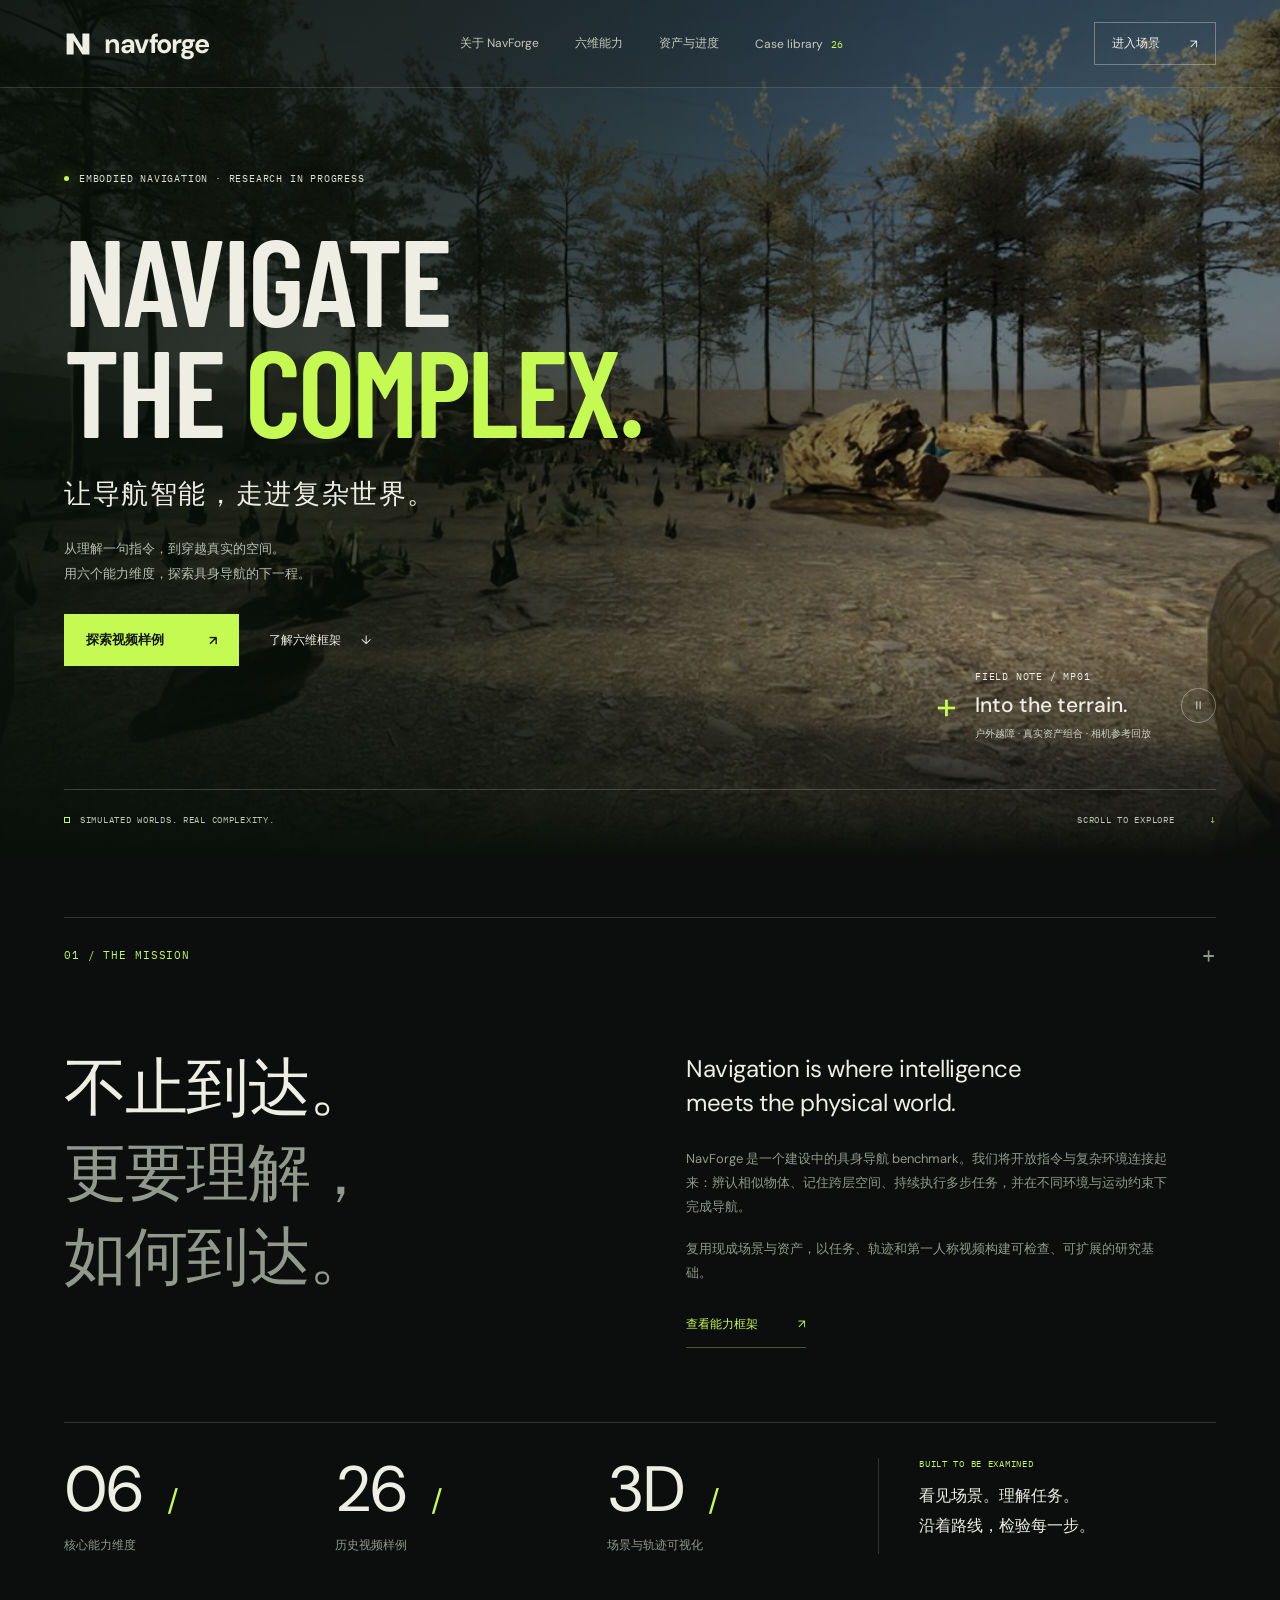
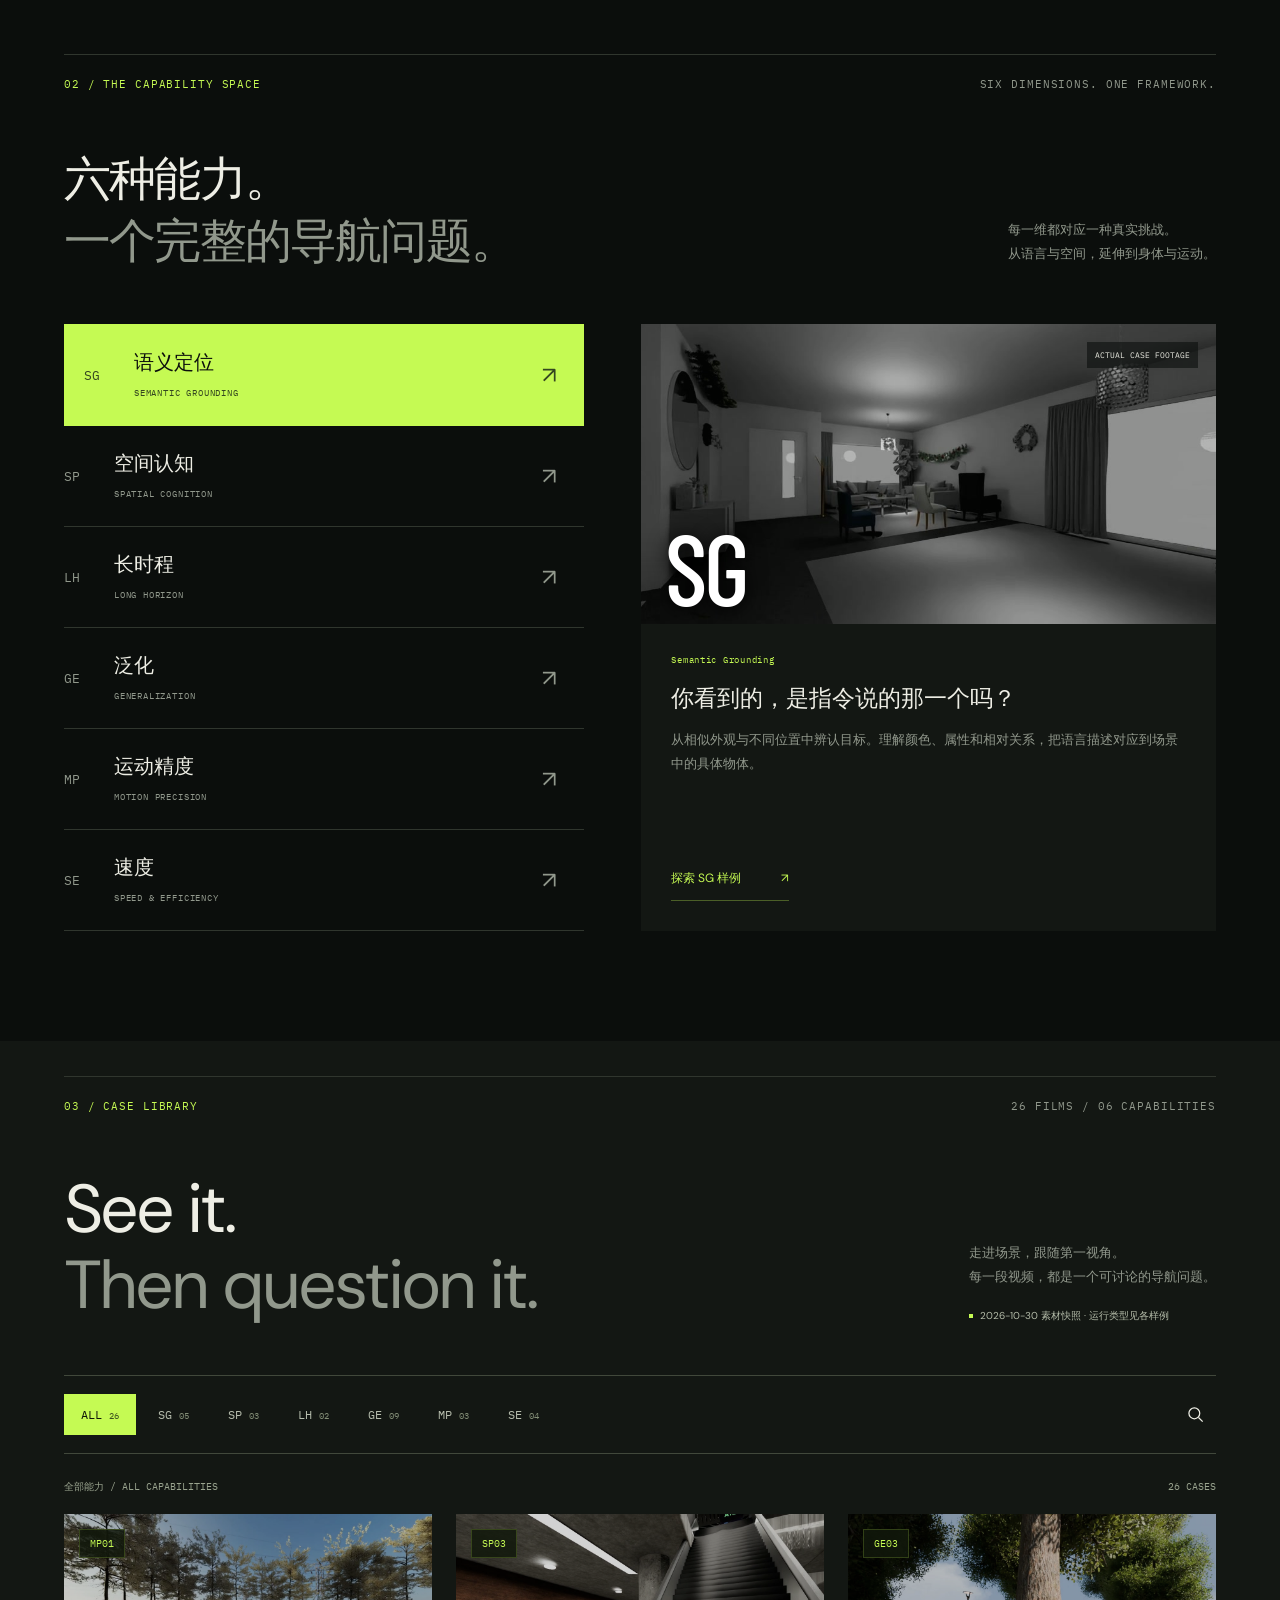
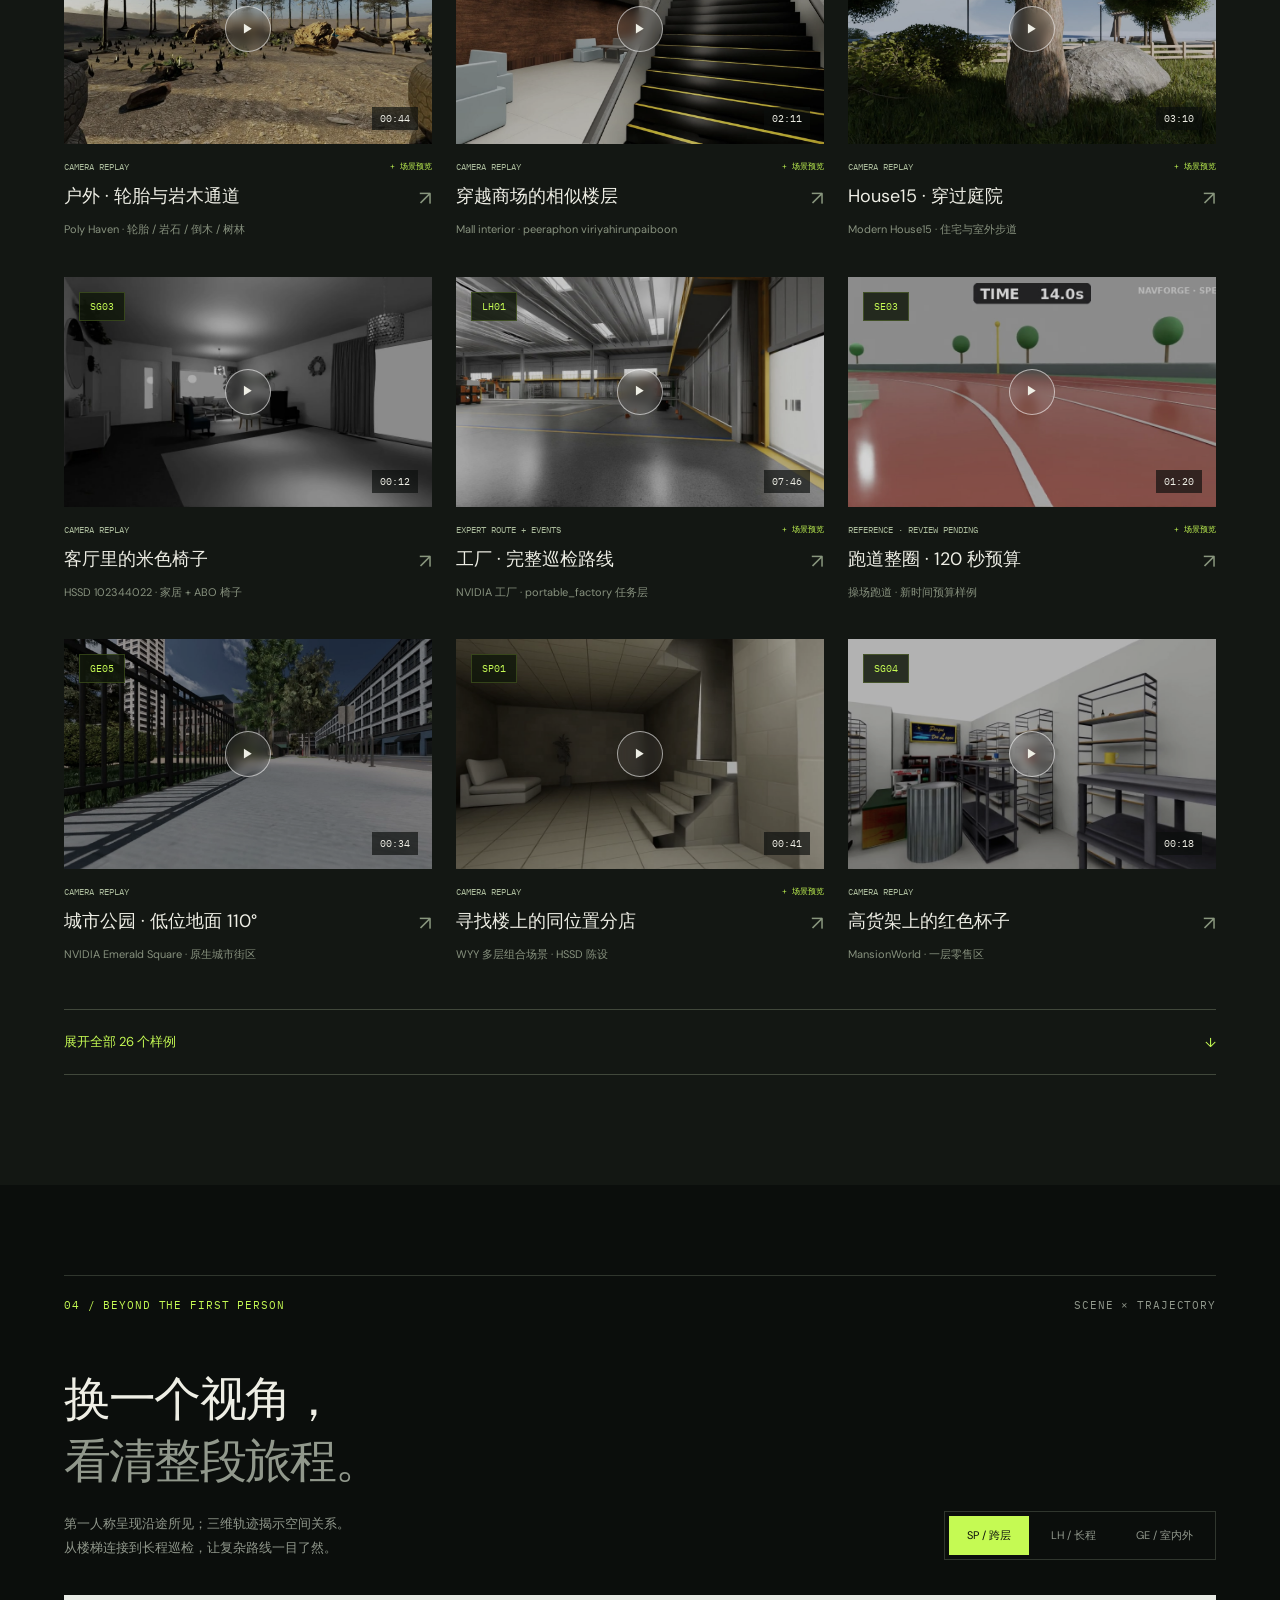
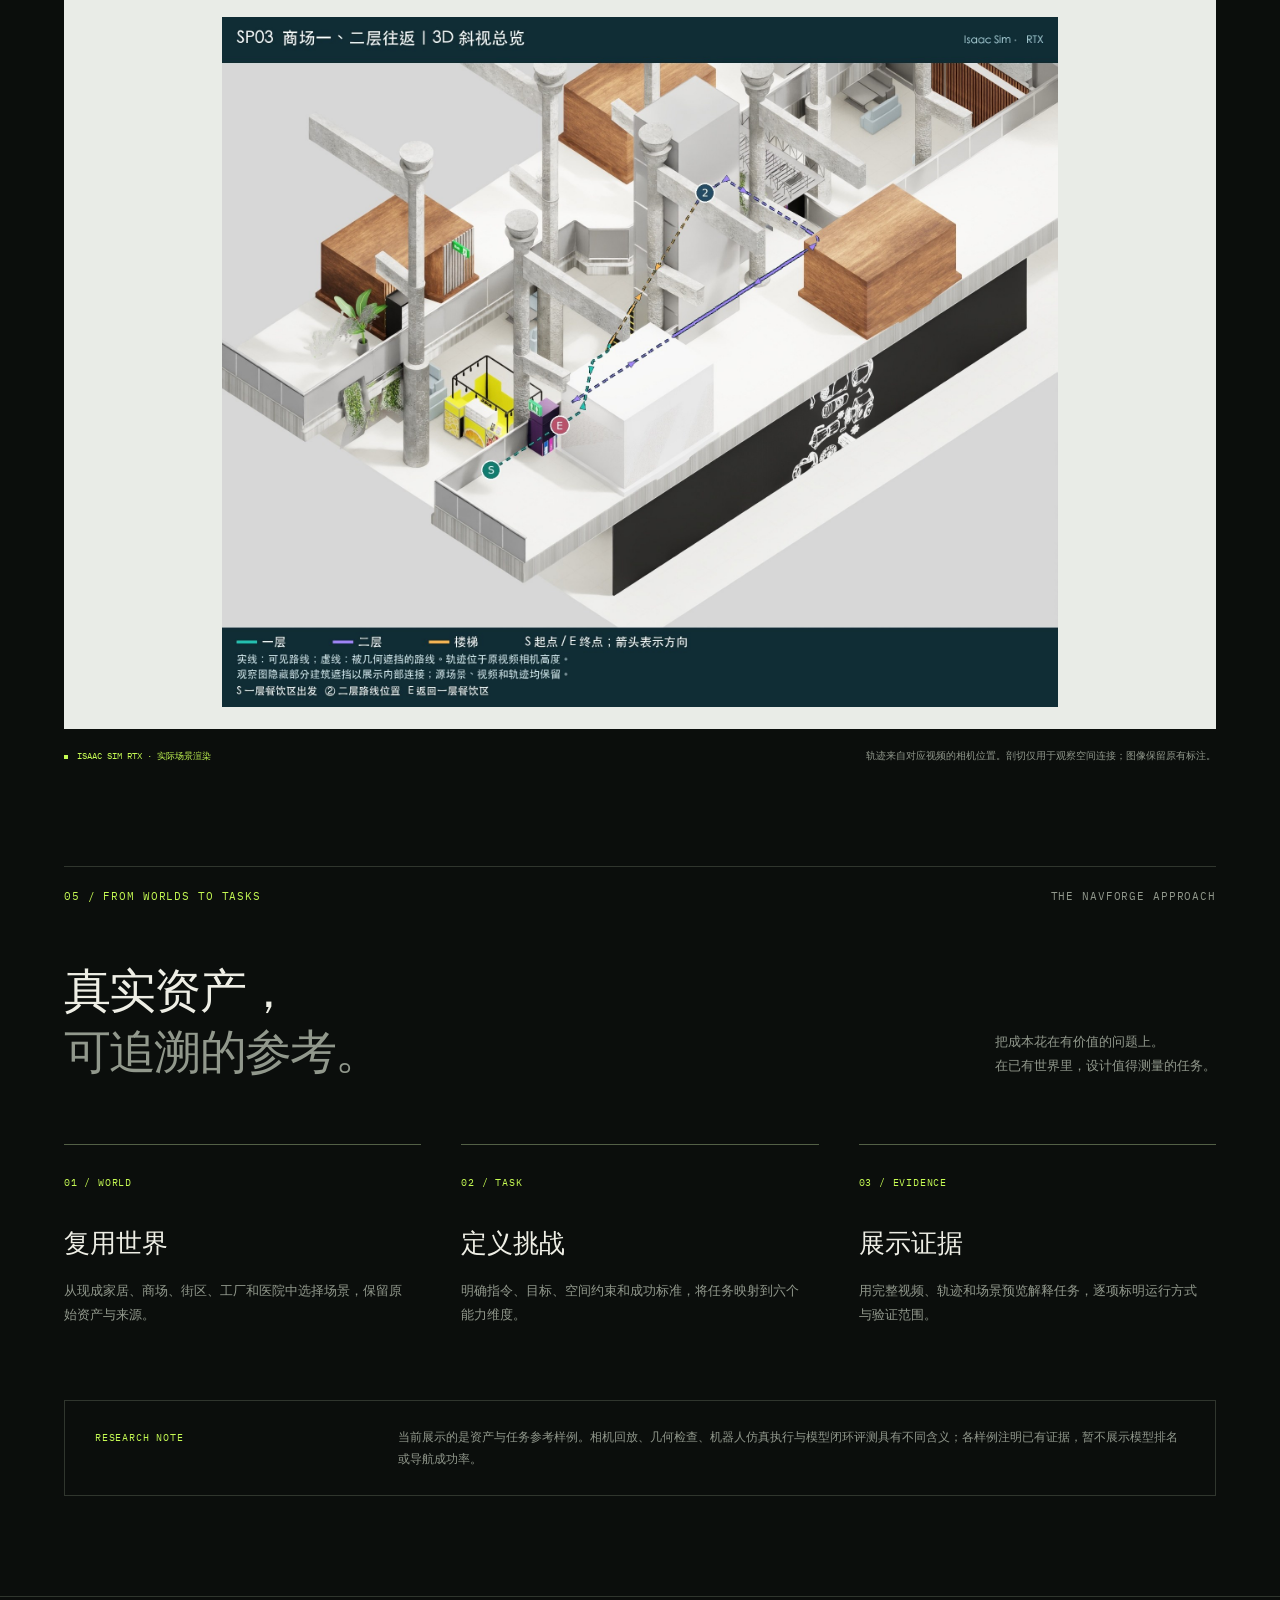
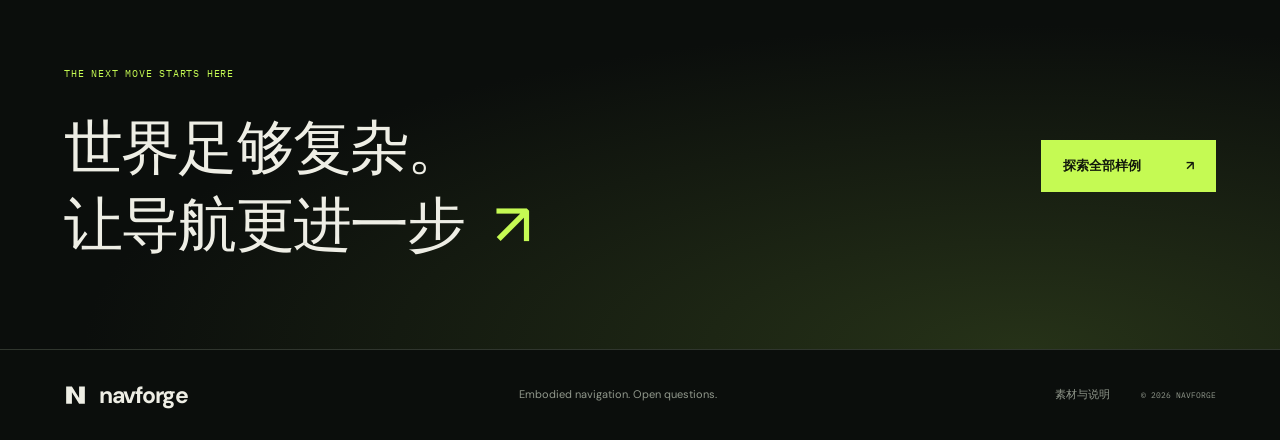
==== public/index.html @ 1077e36b "Publish NavForge showcase with asset provenance and JiangXing mirror" ====
<!doctype html>
<html lang="zh-CN">
<head>
  <meta charset="UTF-8"><meta name="viewport" content="width=device-width, initial-scale=1.0">
  <meta name="theme-color" content="#0b0e0c">
  <title>NavForge — Navigate the complex.</title>
  <meta name="description" content="NavForge 具身导航 benchmark。探索语义定位、空间认知、长时程、泛化、运动精度与速度六大能力的真实场景与视频样例。">
  <meta property="og:title" content="NavForge — Navigate the complex."><meta property="og:description" content="六个能力维度，一场走进复杂世界的导航探索。"><meta property="og:type" content="website"><meta property="og:url" content="https://zhiminwangss.github.io/navforge-website">
  <meta property="og:image" content="https://zhiminwangss.github.io/navforge-website/assets/poster/MP01.jpg">
  <link rel="icon" type="image/svg+xml" href="assets/mark.svg">
  <link rel="stylesheet" href="style.css">
  <script src="data.js" defer></script><script src="app.js" defer></script>
</head>
<body>
<a class="skip" href="#cases">跳到视频样例</a>
<header class="site-header">
  <a class="wordmark" href="#" aria-label="NavForge 首页"><svg viewBox="0 0 32 32" aria-hidden="true"><path d="M3 28V4h8l10 16V4h8v24h-8L11 12v16Z" fill="currentColor"/></svg><span>navforge</span></a>
  <nav aria-label="主导航"><a href="#vision">关于 NavForge</a><a href="#capabilities">六维能力</a><a href="#updates">资产与进度</a><a href="#cases">Case library <span class="nav-count">26</span></a></nav>
  <a class="nav-cta" href="#cases">进入场景 <span aria-hidden="true">↗</span></a>
  <button class="mobile-menu" aria-label="打开导航" aria-expanded="false">☰</button>
</header>
<main>
<section class="hero" aria-labelledby="hero-title">
  <div class="hero-media"><video id="hero-video" muted playsinline loop preload="none" poster="assets/poster/MP01.jpg" aria-label="户外轮胎与岩木通道的相机回放片段"><source src="assets/hero.mp4" type="video/mp4"></video></div>
  <div class="hero-shade"></div>
  <div class="hero-content">
    <div class="eyebrow"><i class="signal"></i> EMBODIED NAVIGATION · RESEARCH IN PROGRESS</div>
    <h1 id="hero-title">NAVIGATE<br>THE <em>COMPLEX.</em></h1>
    <p class="hero-cn">让导航智能，走进复杂世界。</p>
    <p class="hero-description">从理解一句指令，到穿越真实的空间。<br>用六个能力维度，探索具身导航的下一程。</p>
    <div class="hero-actions"><a class="button primary" href="#cases">探索视频样例 <span>↗</span></a><a class="hero-secondary" href="#capabilities">了解六维框架 <span>↓</span></a></div>
  </div>
  <div class="hero-scene-label"><span class="crosshair">+</span><div><span class="mono small">FIELD NOTE / MP01</span><strong>Into the terrain.</strong><span>户外越障 · 真实资产组合 · 相机参考回放</span></div><button id="hero-toggle" aria-label="播放背景视频">▶</button></div>
  <div class="hero-bottom"><span><i></i> SIMULATED WORLDS. REAL COMPLEXITY.</span><a href="#vision">SCROLL TO EXPLORE <span>↓</span></a></div>
</section>
<section class="intro section-shell" id="vision">
  <div class="section-index"><span>01 / THE MISSION</span><span class="tiny-cross">+</span></div>
  <div class="intro-grid"><h2>不止到达。<br><span>更要理解，<br>如何到达。</span></h2><div class="intro-copy"><p class="lead">Navigation is where intelligence<br>meets the physical world.</p><p>NavForge 是一个建设中的具身导航 benchmark。我们将开放指令与复杂环境连接起来：辨认相似物体、记住跨层空间、持续执行多步任务，并在不同环境与运动约束下完成导航。</p><p>复用现成场景与资产，以任务、轨迹和第一人称视频构建可检查、可扩展的研究基础。</p><a class="text-link" href="#capabilities">查看能力框架 <span>↗</span></a></div></div>
  <div class="facts"><div><strong>06<span> /</span></strong><span>核心能力维度</span></div><div><strong id="total-cases">26<span> /</span></strong><span>历史视频样例</span></div><div><strong>3D<span> /</span></strong><span>场景与轨迹可视化</span></div><div class="facts-note"><span class="eyebrow">BUILT TO BE EXAMINED</span><p>看见场景。理解任务。<br>沿着路线，检验每一步。</p></div></div>
</section>
<section class="capabilities section-shell" id="capabilities">
  <div class="section-index"><span>02 / THE CAPABILITY SPACE</span><span>SIX DIMENSIONS. ONE FRAMEWORK.</span></div>
  <div class="section-heading"><h2>六种能力。<br><span>一个完整的导航问题。</span></h2><p>每一维都对应一种真实挑战。<br>从语言与空间，延伸到身体与运动。</p></div>
  <div class="cap-layout"><div class="cap-list" id="cap-list" role="tablist" aria-label="六个能力维度"></div><div class="cap-visual" id="cap-panel" role="tabpanel"><div class="cap-image-wrap"><img id="cap-image" src="assets/poster/SG03.jpg" alt="语义定位场景"><div class="cap-image-code" id="cap-image-code">SG</div><span class="cap-image-label">ACTUAL CASE FOOTAGE</span></div><div class="cap-detail"><div><span class="eyebrow" id="cap-en">SEMANTIC GROUNDING</span><h3 id="cap-question">你看到的，是指令说的那一个吗？</h3><p id="cap-desc"></p></div><button class="text-link" id="cap-explore">探索 SG 样例 <span>↗</span></button></div></div></div>
</section>
<!-- PROJECT_STATUS -->
<section class="case-section section-shell" id="cases">
  <div class="section-index"><span>03 / CASE LIBRARY</span><span id="library-count">26 FILMS / 06 CAPABILITIES</span></div>
  <div class="section-heading"><h2>See it.<br><span>Then question it.</span></h2><div><p>走进场景，跟随第一视角。<br>每一段视频，都是一个可讨论的导航问题。</p><span class="library-note"><i></i> 2026-10-30 素材快照 · 运行类型见各样例</span></div></div>
  <div class="library-toolbar"><div class="filter-list" id="filters" role="group" aria-label="按能力筛选"></div><button class="search-toggle" id="search-toggle" aria-expanded="false" aria-controls="case-search" aria-label="搜索样例"><svg viewBox="0 0 24 24"><circle cx="10" cy="10" r="6.5"/><path d="m15 15 5 5"/></svg></button></div>
  <div class="search-row" hidden id="search-row"><label for="case-search">搜索编号、场景或任务</label><input id="case-search" type="search" placeholder="例如：商场 / GE / 轮胎" autocomplete="off"><button id="search-clear">清除</button></div>
  <div class="results-heading"><span id="results-label" aria-live="polite">全部能力</span><span id="results-count">26 CASES</span></div>
  <div class="case-grid" id="case-grid"></div>
  <div class="empty-state" id="empty-state" hidden><span>NO MATCHING CASES</span><h3>还没有匹配的样例</h3><p>试试任务编号，或选择另一个能力维度。</p><button class="button outline" id="reset-search">重置筛选 ↗</button></div>
  <button class="load-more" id="load-more">展开全部 26 个样例 <span>↓</span></button>
</section>
<section class="route-section section-shell" id="routes">
  <div class="section-index"><span>04 / BEYOND THE FIRST PERSON</span><span>SCENE × TRAJECTORY</span></div>
  <div class="route-heading"><div><h2>换一个视角，<br><span>看清整段旅程。</span></h2><p>第一人称呈现沿途所见；三维轨迹揭示空间关系。<br>从楼梯连接到长程巡检，让复杂路线一目了然。</p></div><div class="route-switch" role="group" aria-label="切换三维轨迹"><button class="active" data-route="SP03">SP / 跨层</button><button data-route="LH01">LH / 长程</button><button data-route="GE02">GE / 室内外</button></div></div>
  <button class="route-stage" id="route-stage" aria-label="查看 SP03 场景与三维轨迹"><img id="route-image" src="assets/routes/SP03-3.jpg" alt="商场中庭的三维路线斜视图" loading="lazy"><span class="route-annotation"><span id="route-tag">SP03 · MULTI-FLOOR</span><span>打开完整样例 ↗</span></span></button>
  <div class="route-footnote"><span><i></i> ISAAC SIM RTX · 实际场景渲染</span><p>轨迹来自对应视频的相机位置。剖切仅用于观察空间连接；图像保留原有标注。</p></div>
</section>
<section class="method section-shell" id="method">
  <div class="section-index"><span>05 / FROM WORLDS TO TASKS</span><span>THE NAVFORGE APPROACH</span></div>
  <div class="section-heading"><h2>真实资产，<br><span>可追溯的参考。</span></h2><p>把成本花在有价值的问题上。<br>在已有世界里，设计值得测量的任务。</p></div>
  <div class="method-steps"><article><span class="mono">01 / WORLD</span><h3>复用世界</h3><p>从现成家居、商场、街区、工厂和医院中选择场景，保留原始资产与来源。</p></article><article><span class="mono">02 / TASK</span><h3>定义挑战</h3><p>明确指令、目标、空间约束和成功标准，将任务映射到六个能力维度。</p></article><article><span class="mono">03 / EVIDENCE</span><h3>展示证据</h3><p>用完整视频、轨迹和场景预览解释任务，逐项标明运行方式与验证范围。</p></article></div>
  <div class="research-note"><span class="mono">RESEARCH NOTE</span><p>当前展示的是资产与任务参考样例。相机回放、几何检查、机器人仿真执行与模型闭环评测具有不同含义；各样例注明已有证据，暂不展示模型排名或导航成功率。</p></div>
</section>
<section class="closing section-shell"><div><span class="eyebrow">THE NEXT MOVE STARTS HERE</span><h2>世界足够复杂。<br>让导航更进一步<span>↗</span></h2></div><a class="button primary" href="#cases">探索全部样例 <span>↗</span></a></section>
</main>
<footer class="section-shell"><a class="wordmark" href="#"><svg viewBox="0 0 32 32" aria-hidden="true"><path d="M3 28V4h8l10 16V4h8v24h-8L11 12v16Z" fill="currentColor"/></svg><span>navforge</span></a><p>Embodied navigation. Open questions.</p><div><button id="credits-open">素材与说明</button><span>© 2026 NAVFORGE</span></div></footer>
<dialog id="case-dialog" aria-labelledby="modal-title"><div class="modal-top"><span id="modal-id" class="mono">SP03 / SPATIAL COGNITION</span><button class="icon-button" id="modal-close" aria-label="关闭样例">×</button></div><div class="modal-body"><div class="modal-left"><div class="modal-tabs" role="group" aria-label="样例媒体"><button id="tab-video" class="active">第一人称视频</button><button id="tab-images">场景 / 轨迹</button></div><div id="video-panel"><video id="case-video" controls playsinline preload="metadata"></video><div class="video-caption"><span id="video-time"></span><span>完整时长 · 原速参考</span></div></div><div id="images-panel" hidden><img id="modal-image" alt="场景与轨迹预览"><p id="image-caption"></p><div class="image-controls"><button id="prev-image" aria-label="上一张图片">←</button><span id="image-index">1 / 2</span><button id="next-image" aria-label="下一张图片">→</button><a id="image-full" href="#" target="_blank" rel="noopener">查看原尺寸 ↗</a></div><div id="image-thumbs"></div></div><div class="media-error" id="media-error" hidden>视频未能载入，请重试，或在原始文档中查看。<button id="retry-video">重新加载</button></div></div><aside class="modal-info"><span id="modal-type" class="mode-label"></span><h2 id="modal-title"></h2><p id="modal-desc"></p><dl><div><dt>ASSET / 场景</dt><dd id="modal-asset"></dd></div><div><dt>INSTRUCTION / 导航指令</dt><dd id="modal-instruction"></dd></div><div><dt>EVIDENCE / 参考范围</dt><dd id="modal-boundary"></dd></div></dl><a class="text-link" id="modal-source" target="_blank" rel="noopener">查看原始任务说明 <span>↗</span></a></aside></div><div class="modal-bottom"><span id="modal-position"></span><div><button id="prev-case">← 上一个</button><button id="next-case">下一个 →</button></div></div></dialog>
<dialog id="credits-dialog" aria-labelledby="credits-title"><button class="icon-button" id="credits-close" aria-label="关闭素材说明">×</button><span class="eyebrow">SOURCES & CONTEXT</span><h2 id="credits-title">素材与说明</h2><p>本站视频与预览来自 NavForge 团队的任务样例文档。页面使用 2026-10-30 读取的素材快照，保留该快照的任务编号（可能与新版任务重号）；网页视频经过流式播放优化，保留完整时长与原始速度。</p><p>场景来源包括 HSSD / ABO、MansionWorld、WYY 多层组合场景、Mall interior（peeraphon viriyahirunpaiboon）、Paris scene26、Amazon Lumberyard Bistro（ORCA / CC BY 4.0）、Modern House15、NVIDIA Emerald Square（CC BY-NC-SA 3.0）、NVIDIA 工厂与医院、Scene-N1、Poly Haven（CC0）及程序化操场。各资产的使用与再分发须遵循原许可。</p><p>全部画面为仿真或渲染场景。本站用于研究展示；标注“相机回放”的视频不代表导航模型或实体机器人完成任务。</p><a class="text-link" href="https://xcno7284rraf.feishu.cn/wiki/BPKpwbxnBicP4kkCfi7cwLcvnNg" target="_blank" rel="noopener">团队任务文档 ↗</a></dialog>
</body></html>
---- public/style.css ----
@font-face {
  font-family: 'Barlow Condensed';
  font-style: normal;
  font-weight: 500;
  font-display: swap;
  src: url(assets/fonts/font-0.ttf) format('truetype');
}
@font-face {
  font-family: 'Barlow Condensed';
  font-style: normal;
  font-weight: 600;
  font-display: swap;
  src: url(assets/fonts/font-1.ttf) format('truetype');
}
@font-face {
  font-family: 'Barlow Condensed';
  font-style: normal;
  font-weight: 700;
  font-display: swap;
  src: url(assets/fonts/font-2.ttf) format('truetype');
}
@font-face {
  font-family: 'DM Sans';
  font-style: normal;
  font-weight: 400;
  font-display: swap;
  src: url(assets/fonts/font-3.ttf) format('truetype');
}
@font-face {
  font-family: 'DM Sans';
  font-style: normal;
  font-weight: 500;
  font-display: swap;
  src: url(assets/fonts/font-4.ttf) format('truetype');
}
@font-face {
  font-family: 'DM Sans';
  font-style: normal;
  font-weight: 600;
  font-display: swap;
  src: url(assets/fonts/font-5.ttf) format('truetype');
}
@font-face {
  font-family: 'DM Sans';
  font-style: normal;
  font-weight: 700;
  font-display: swap;
  src: url(assets/fonts/font-6.ttf) format('truetype');
}
@font-face {
  font-family: 'IBM Plex Mono';
  font-style: normal;
  font-weight: 400;
  font-display: swap;
  src: url(assets/fonts/font-7.ttf) format('truetype');
}
@font-face {
  font-family: 'IBM Plex Mono';
  font-style: normal;
  font-weight: 500;
  font-display: swap;
  src: url(assets/fonts/font-8.ttf) format('truetype');
}

:root{--bg:#0b0e0c;--panel:#131713;--text:#eeeee5;--muted:#91988c;--line:#30362e;--accent:#c5fa53;--mono:'IBM Plex Mono',monospace;--sans:'DM Sans','PingFang SC','Microsoft YaHei',sans-serif;--display:'Barlow Condensed','Arial Narrow',sans-serif}
*{box-sizing:border-box}html{scroll-behavior:smooth;scroll-padding-top:95px}body{margin:0;background:var(--bg);color:var(--text);font-family:var(--sans);-webkit-font-smoothing:antialiased}button,a,input{-webkit-tap-highlight-color:transparent}button,input{font:inherit}button,a{color:inherit}button{cursor:pointer}a{text-decoration:none}button{border:0;background:none}button:focus-visible,a:focus-visible,input:focus-visible{outline:2px solid var(--accent);outline-offset:5px}::selection{background:var(--accent);color:var(--bg)}[hidden]{display:none!important}img{display:block;width:100%;height:auto}svg{display:block}p{line-height:1.85}h1,h2,h3,p{margin-top:0}h2{font-weight:500;font-size:clamp(32px,3.7vw,56px);line-height:1.3;letter-spacing:-1.8px}h2 span{color:var(--muted)}.mono,.eyebrow,.section-index{font-family:var(--mono);font-size:11px;letter-spacing:.08em}.eyebrow{display:flex;align-items:center;gap:10px}.section-shell{padding-left:5%;padding-right:5%}.section-index{display:flex;align-items:center;justify-content:space-between;color:var(--muted);border-top:1px solid var(--line);padding:22px 0}.section-index span:first-child{color:var(--accent)}.small{font-size:10px}.tiny-cross{font-size:22px;font-weight:300}.skip{position:fixed;top:-100px;left:16px;background:var(--accent);color:#000;padding:12px;z-index:999}.skip:focus{top:12px}.site-header{height:88px;display:flex;align-items:center;justify-content:space-between;padding:0 5%;position:absolute;top:0;width:100%;z-index:10;border-bottom:1px solid #ffffff24;background:#0b0e0c20}.wordmark{display:flex;gap:12px;align-items:center;font-weight:700;font-size:27px;letter-spacing:-1.5px}.wordmark svg{width:28px;height:28px}.brand-dot{font-weight:400;font-size:11px;vertical-align:top;margin-left:3px;letter-spacing:0}.site-header nav{display:flex;align-items:center;gap:36px;font-size:12px;color:#c4c9be}.site-header nav a{transition:color .2s}.site-header nav a:hover{color:var(--accent)}.nav-count{color:var(--accent);font-family:var(--mono);font-size:10px;margin-left:5px}.nav-cta{display:flex;gap:30px;align-items:center;font-size:12px;border:1px solid #ffffff50;padding:12px 17px}.nav-cta:hover{background:var(--accent);border-color:var(--accent);color:var(--bg)}.mobile-menu{display:none}.hero{position:relative;height:max(760px,95svh);max-height:1100px;min-height:700px;overflow:hidden}.hero-media,.hero-shade{position:absolute;inset:0}.hero-media video{width:100%;height:100%;object-fit:cover;object-position:62% 50%;filter:saturate(.7) brightness(.8)}.hero-shade{background:linear-gradient(90deg,#071009dd 0%,#091109a8 32%,#0b120a18 75%),linear-gradient(0deg,#0b0e0c 0%,transparent 25%,#0b0e0c48 100%)}.hero-content{position:relative;padding:172px 5% 0;z-index:1;max-width:1200px}.signal{height:5px;width:5px;background:var(--accent);border-radius:50%;box-shadow:0 0 15px var(--accent)}.hero .eyebrow{color:#dee1d4;font-size:10px}.hero h1{font:600 clamp(75px,9.6vw,155px)/.9 var(--display);letter-spacing:-.025em;margin:38px 0 25px}.hero h1 em{font-style:normal;color:var(--accent)}.hero-cn{font-size:clamp(20px,2.1vw,30px);letter-spacing:.06em;margin-bottom:18px;font-weight:500}.hero-description{font-size:13px;color:#b6bdb0;line-height:1.9;margin-bottom:28px}.hero-actions{display:flex;align-items:center;gap:30px}.button{display:inline-flex;align-items:center;justify-content:space-between;gap:45px;padding:17px 22px;font-size:13px;min-height:52px;transition:background .2s,transform .2s}.primary{background:var(--accent);color:#11170b;font-weight:600}.primary:hover{background:#dcff94;transform:translateY(-2px)}.hero-secondary{font-size:12px;display:flex;gap:20px;align-items:center}.hero-secondary:hover{color:var(--accent)}.hero-scene-label{position:absolute;right:5%;bottom:114px;display:flex;gap:18px;align-items:center;z-index:2}.hero-scene-label div{display:flex;flex-direction:column;gap:8px}.hero-scene-label strong{font-weight:500;font-size:21px}.hero-scene-label div>span:last-child{font-size:10px;color:#ccd1c4}.crosshair{color:var(--accent);font-size:38px;font-weight:300}.hero-scene-label button{border:1px solid #ffffff55;width:35px;height:35px;border-radius:50%;margin-left:12px;font-size:11px}.hero-scene-label button:hover{background:var(--accent);color:#000}.hero-bottom{position:absolute;bottom:30px;left:5%;right:5%;border-top:1px solid #ffffff30;padding-top:24px;display:flex;align-items:center;justify-content:space-between;font:9px var(--mono);letter-spacing:.08em;color:#c1c7b8;z-index:1}.hero-bottom>span{display:flex;align-items:center;gap:10px}.hero-bottom i{width:6px;height:6px;border:1px solid var(--accent)}.hero-bottom a span{margin-left:30px;color:var(--accent)}.intro{padding-top:62px;padding-bottom:100px}.intro-grid{display:grid;grid-template-columns:1fr 1fr;gap:8%;padding:55px 0 70px}.intro h2{font-size:clamp(40px,4.9vw,72px);line-height:1.35}.intro-copy{max-width:490px;padding-top:6px}.intro-copy .lead{font-size:24px;line-height:1.4;letter-spacing:-.5px;margin-bottom:28px}.intro-copy>p:not(.lead){font-size:13px;color:var(--muted);margin-bottom:18px}.text-link{display:inline-flex;gap:40px;align-items:center;font-size:12px;color:var(--accent);padding:12px 0;border-bottom:1px solid #c5fa5350;line-height:1.6;text-align:left}.text-link:hover{border-color:var(--accent)}.facts{display:grid;grid-template-columns:repeat(3,1fr) 1.4fr;border-top:1px solid var(--line);padding-top:35px;gap:30px}.facts>div{display:flex;flex-direction:column;gap:15px}.facts strong{font-size:64px;font-weight:400;line-height:1;letter-spacing:-3px}.facts strong span{font-size:30px;color:var(--accent);padding-left:20px}.facts>div>span{font-size:12px;color:var(--muted)}.facts .facts-note{padding-left:40px;border-left:1px solid var(--line);gap:12px}.facts .facts-note>span{font-size:9px;color:var(--accent)}.facts-note p{font-size:16px;margin:0}.capabilities{padding-bottom:110px}.section-heading{display:flex;align-items:flex-end;justify-content:space-between;gap:40px;margin:36px 0 52px}.section-heading h2{margin:0}.section-heading>p,.section-heading>div>p{font-size:13px;color:var(--muted);margin-bottom:6px}.cap-layout{display:grid;grid-template-columns:.95fr 1.05fr;gap:5%}.cap-list{display:flex;flex-direction:column}.cap-tab{display:grid;grid-template-columns:50px 1fr 22px;text-align:left;align-items:center;border-bottom:1px solid var(--line);padding:24px 20px 24px 0;transition:padding .3s,background .3s}.cap-tab:first-child{border-top:1px solid var(--line)}.cap-code{font:13px var(--mono);color:var(--muted)}.cap-name strong{font-size:20px;font-weight:400;display:block;margin-bottom:4px}.cap-name small{font-size:9px;letter-spacing:.09em;font-family:var(--mono);color:var(--muted);text-transform:uppercase}.cap-tab>span:last-child{font-size:23px;color:var(--muted)}.cap-tab.active{padding-left:20px;background:var(--accent);color:var(--bg);border-color:var(--accent)}.cap-tab.active .cap-code,.cap-tab.active small,.cap-tab.active>span:last-child{color:#344620}.cap-tab:not(.active):hover{padding-left:10px;background:#ffffff04}.cap-visual{background:var(--panel);display:flex;flex-direction:column}.cap-image-wrap{position:relative;height:300px;overflow:hidden}.cap-image-wrap img{width:100%;height:100%;object-fit:cover;opacity:.85}.cap-image-code{position:absolute;left:24px;bottom:8px;font:500 100px/1 var(--display);color:white;letter-spacing:-4px;text-shadow:0 2px 20px #000}.cap-image-label{position:absolute;top:18px;right:18px;font:8px var(--mono);background:#0b0e0c99;padding:8px}.cap-detail{padding:30px;flex:1;display:flex;flex-direction:column;justify-content:space-between}.cap-detail .eyebrow{color:var(--accent);font-size:9px}.cap-detail h3{font-size:23px;font-weight:400;margin:16px 0 12px;line-height:1.5}.cap-detail p{font-size:13px;color:var(--muted);margin-bottom:20px}.cap-detail .text-link{align-self:flex-start}.case-section{padding-top:35px;padding-bottom:110px;background:#131713}.case-section .section-heading h2{font-size:clamp(45px,5.3vw,80px);font-weight:400;line-height:1.12;letter-spacing:-3px}.library-note{display:flex;gap:7px;align-items:center;font-size:10px;color:#b4bca9;margin-top:20px}.library-note i{background:var(--accent);width:4px;height:4px}.library-toolbar{display:flex;align-items:center;justify-content:space-between;border-top:1px solid #41483b;border-bottom:1px solid #41483b;padding:18px 0;gap:15px}.filter-list{display:flex;gap:5px;flex-wrap:wrap}.filter{font:12px var(--mono);padding:13px 17px;color:#b7beae;white-space:nowrap;transition:background .15s}.filter small{font-size:9px;margin-left:7px;color:#828d76}.filter.active{background:var(--accent);color:#101708}.filter.active small{color:#3d5220}.filter:hover:not(.active){background:#2a3126}.search-toggle{padding:10px}.search-toggle svg{width:20px;height:20px;stroke:currentColor;fill:none;stroke-width:1.5}.search-row{display:flex;align-items:center;gap:20px;margin-top:20px;padding:16px 20px;background:#21281d;font-size:12px}.search-row input{min-width:0;flex:1;background:none;border:0;border-bottom:1px solid var(--muted);color:var(--text);padding:8px}.search-row button{color:var(--accent);padding:8px}.results-heading{display:flex;justify-content:space-between;font:10px var(--mono);color:#9aa48f;padding:26px 0 20px}.case-grid{display:grid;grid-template-columns:repeat(3,minmax(0,1fr));gap:38px 24px}.case-card{text-align:left;padding:0;width:100%;min-width:0}.card-image{position:relative;aspect-ratio:16/10;overflow:hidden;background:#232b20}.card-image img{height:100%;object-fit:cover;transition:transform .5s,filter .5s;filter:brightness(.83) saturate(.75)}.case-card:hover .card-image img{transform:scale(1.045);filter:brightness(1) saturate(1)}.card-id{position:absolute;left:15px;top:15px;padding:7px 10px;font:10px var(--mono);background:#11180bd9;color:var(--accent);border:1px solid #c5fa5330}.card-duration{position:absolute;bottom:14px;right:14px;font:10px var(--mono);padding:5px 8px;background:#0b0e0caa}.card-play{position:absolute;left:50%;top:50%;transform:translate(-50%,-50%);width:46px;height:46px;border:1px solid #ffffff90;border-radius:50%;display:flex;align-items:center;justify-content:center;backdrop-filter:blur(5px);background:#ffffff12;font-size:12px;transition:background .2s,border .2s}.case-card:hover .card-play{background:var(--accent);border-color:var(--accent);color:#111}.card-meta{display:flex;align-items:center;justify-content:space-between;margin:17px 0 10px;color:#a9b99a;font:9px var(--mono);text-transform:uppercase}.card-meta .card-route{color:var(--accent);font-size:8px}.case-card h3{font-size:18px;line-height:1.6;font-weight:400;display:flex;justify-content:space-between;gap:10px;margin:0 0 6px}.case-card h3>span{font-size:20px;color:#89977e}.case-card>p{color:#87917e;font-size:11px;margin:0;line-height:1.7;white-space:nowrap;overflow:hidden;text-overflow:ellipsis}.load-more{display:flex;width:100%;justify-content:space-between;align-items:center;padding:23px 0;border-top:1px solid #41483b;border-bottom:1px solid #41483b;margin-top:45px;color:var(--accent);font-size:13px}.load-more:hover{padding-left:15px;padding-right:15px;background:#1c2417}.empty-state{text-align:center;padding:80px 10px}.empty-state>span{font:11px var(--mono);color:var(--accent)}.empty-state h3{font-size:28px;margin:20px 0}.empty-state p{color:var(--muted)}.outline{border:1px solid var(--line)}.route-section{padding-top:90px;padding-bottom:100px}.route-heading{display:flex;align-items:flex-end;justify-content:space-between;gap:30px;margin:35px 0}.route-heading h2{margin-bottom:20px}.route-heading p{color:var(--muted);font-size:13px;margin-bottom:0}.route-switch{display:flex;gap:4px;border:1px solid var(--line);padding:4px;flex-shrink:0}.route-switch button{font-size:11px;color:var(--muted);padding:12px 18px}.route-switch button.active{background:var(--accent);color:var(--bg)}.route-stage{display:block;position:relative;width:100%;padding:22px;background:#e9ece7;overflow:hidden;min-height:300px}.route-stage>img{width:auto;height:auto;max-height:690px;max-width:100%;margin:auto;transition:transform .6s}.route-stage:hover img{transform:scale(1.012)}.route-annotation{position:absolute;top:0;left:0;right:0;display:flex;justify-content:space-between;background:var(--accent);color:var(--bg);font:10px var(--mono);padding:14px 20px;opacity:0;transform:translateY(-100%);transition:opacity .2s,transform .2s}.route-stage:hover .route-annotation,.route-stage:focus-visible .route-annotation{opacity:1;transform:translateY(0)}.route-footnote{display:flex;gap:30px;justify-content:space-between;align-items:center;padding-top:18px}.route-footnote>span{display:flex;gap:9px;align-items:center;font:9px var(--mono);color:var(--accent);white-space:nowrap}.route-footnote i{height:4px;width:4px;background:var(--accent)}.route-footnote p{font-size:10px;color:var(--muted);margin:0}.method{padding-bottom:100px}.method-steps{display:grid;grid-template-columns:repeat(3,1fr);gap:40px;margin-top:60px}.method-steps article{border-top:1px solid #536046;padding-top:25px}.method-steps .mono{color:var(--accent);font-size:10px}.method-steps h3{font-weight:400;font-size:26px;margin:35px 0 18px}.method-steps p{font-size:13px;color:var(--muted);max-width:340px}.research-note{display:grid;grid-template-columns:1fr 3fr;gap:40px;margin-top:60px;border:1px solid var(--line);padding:25px 30px}.research-note span{font-size:10px;color:var(--accent);padding-top:5px}.research-note p{font-size:12px;color:var(--muted);margin:0}.closing{border-top:1px solid var(--line);display:flex;justify-content:space-between;gap:40px;align-items:center;padding-top:70px;padding-bottom:85px;background:radial-gradient(ellipse at 80% 100%,#263218 0,transparent 65%)}.closing .eyebrow{color:var(--accent);font-size:10px}.closing h2{font-size:clamp(32px,4.6vw,66px);margin:30px 0 0}.closing h2 span{color:var(--accent);margin-left:30px}footer{padding-top:30px;padding-bottom:30px;border-top:1px solid var(--line);display:flex;justify-content:space-between;align-items:center;gap:20px}footer .wordmark{font-size:23px}footer .wordmark svg{width:23px}footer p{font-size:11px;color:var(--muted);margin:0}footer>div{display:flex;gap:25px;align-items:center}footer button{font-size:11px;color:var(--muted)}footer button:hover{color:var(--accent)}footer>div>span{font:8px var(--mono);color:var(--muted)}
dialog{color:var(--text);background:#111610;border:1px solid #3f4838;padding:0;max-height:92svh;width:min(1320px,94vw);max-width:94vw}dialog::backdrop{background:#020702df;backdrop-filter:blur(12px)}body.modal-open{overflow:hidden}.modal-top{display:flex;justify-content:space-between;align-items:center;padding:14px 24px;border-bottom:1px solid var(--line)}.modal-top>.mono{color:var(--accent);font-size:11px}.icon-button{font-size:30px;font-weight:300;padding:2px 9px;line-height:1.3}.icon-button:hover{color:var(--accent)}.modal-body{display:grid;grid-template-columns:1.8fr 1fr;gap:30px;padding:24px}.modal-left{min-width:0}.modal-tabs{display:flex;gap:22px;border-bottom:1px solid var(--line);margin-bottom:20px}.modal-tabs button{font-size:12px;color:var(--muted);padding:0 0 13px}.modal-tabs button.active{color:var(--accent);border-bottom:1px solid var(--accent)}#case-video{width:100%;display:block;background:#000;aspect-ratio:16/9;max-height:55vh}.video-caption{display:flex;justify-content:space-between;color:var(--muted);font-size:10px;padding-top:15px}#video-time{font-family:var(--mono)}.modal-info{padding:7px 10px 0 0}.mode-label{font:9px var(--mono);color:var(--accent);border:1px solid #4e6830;padding:6px 9px;display:inline-block}.modal-info h2{font-size:28px;letter-spacing:-.6px;margin:18px 0 12px}.modal-info>p{font-size:12px;color:#b6bfae}.modal-info dl>div{padding:16px 0;border-top:1px solid var(--line)}.modal-info dt{font:9px var(--mono);color:#b9c2b0;margin-bottom:9px}.modal-info dd{font-size:12px;color:var(--muted);margin:0;line-height:1.85}.modal-info dd#modal-instruction{color:#d2dac8}.modal-info .text-link{font-size:11px}#images-panel>img{max-height:50vh;object-fit:contain;background:#e7e9e4}#image-caption{font-size:10px;color:var(--muted);margin:12px 0}.image-controls{display:flex;align-items:center;gap:20px;font:10px var(--mono);padding:10px 0}.image-controls button{padding:8px 15px;border:1px solid var(--line);font-size:18px}.image-controls a{color:var(--accent);margin-left:auto}#image-thumbs{display:flex;gap:8px;padding-top:10px;overflow:auto}#image-thumbs button{padding:0;border:1px solid transparent;flex:0 0 100px}#image-thumbs button.active{border-color:var(--accent)}#image-thumbs img{height:65px;object-fit:cover}.modal-bottom{display:flex;justify-content:space-between;align-items:center;padding:18px 24px;border-top:1px solid var(--line)}.modal-bottom>span{font:10px var(--mono);color:var(--muted)}.modal-bottom button{font-size:12px;padding:8px 12px;color:var(--accent)}.media-error{padding:18px;font-size:12px;background:#342918;color:#eacf8d}.media-error button{margin-left:16px;text-decoration:underline}#credits-dialog{width:660px;padding:35px;max-width:92vw}#credits-close{position:absolute;right:15px;top:15px}#credits-dialog .eyebrow{color:var(--accent);margin:15px 0 25px}#credits-dialog h2{font-size:32px}#credits-dialog p{font-size:13px;color:var(--muted)}
@media(min-width:1700px){.section-shell,.hero-content,.site-header{padding-left:calc((100vw - 1500px)/2);padding-right:calc((100vw - 1500px)/2)}.hero-content{max-width:none}.hero-scene-label{right:calc((100vw - 1500px)/2)}}
@media(max-width:1100px){.site-header nav{gap:22px}.hero-scene-label{bottom:100px}.hero-content{padding-top:175px}.hero h1{font-size:clamp(85px,10.2vw,120px)}.hero-scene-label strong{font-size:18px}.intro-grid{gap:6%}.intro-copy .lead{font-size:21px}.facts strong{font-size:52px}.facts{gap:15px}.facts .facts-note{padding-left:20px}.cap-tab{padding-top:20px;padding-bottom:20px}.cap-name strong{font-size:18px}.cap-image-wrap{height:250px}.cap-detail h3{font-size:20px}.filter{padding:12px 12px}.case-grid{gap:32px 18px}.case-card h3{font-size:16px}.route-heading{align-items:flex-start}.route-switch{margin-top:10px}.route-switch button{padding:10px}.modal-body{grid-template-columns:1.5fr 1fr;gap:20px}.modal-info h2{font-size:23px}.route-footnote{align-items:flex-start}.route-footnote p{max-width:48%}}
@media(max-width:760px){html{scroll-padding-top:24px}.section-shell{padding-left:6%;padding-right:6%}.site-header{height:72px;padding:0 6%}.wordmark{font-size:24px}.wordmark svg{width:24px}.site-header nav{display:none;position:absolute;top:71px;left:0;right:0;background:#0b0e0cf5;padding:25px 6%;flex-direction:column;align-items:flex-start;border-bottom:1px solid var(--line);gap:25px}.site-header nav.open{display:flex}.nav-cta{display:none}.mobile-menu{display:block;font-size:22px;padding:6px}.hero{height:800px;min-height:720px;max-height:960px}.hero-content{padding:148px 6% 0}.hero .eyebrow{font-size:7px;letter-spacing:.04em}.hero h1{font-size:clamp(67px,15.8vw,120px);margin-top:32px;line-height:.97}.hero-cn{font-size:20px;letter-spacing:0}.hero-description{font-size:12px;margin-bottom:25px}.hero-actions{gap:22px}.hero-secondary{font-size:11px;gap:10px}.button{font-size:12px;gap:25px;padding:16px 18px}.hero-media video{object-position:65% 50%}.hero-shade{background:linear-gradient(90deg,#071009e6 0%,#09110999 60%,#0b120a33 100%),linear-gradient(0deg,#0b0e0c,transparent 60%)}.hero-scene-label{left:6%;right:auto;bottom:105px;gap:14px}.hero-scene-label strong{font-size:17px}.hero-scene-label div>span:last-child{font-size:9px}.hero-scene-label button{margin-left:22px}.hero-bottom{left:6%;right:6%;font-size:7px;gap:10px;bottom:27px}.hero-bottom>a{font-size:0}.hero-bottom>a span{font-size:18px}.intro{padding-top:40px;padding-bottom:65px}.section-index{font-size:8px;gap:20px;line-height:1.6;padding-top:18px;padding-bottom:18px}.section-index>span:last-child{max-width:47%;text-align:right}.intro-grid{grid-template-columns:1fr;gap:20px;padding:30px 0 45px}.intro h2{font-size:42px;line-height:1.3;margin-bottom:10px}.intro h2 br:nth-child(2){display:none}.intro-copy .lead{font-size:21px}.intro-copy>p:not(.lead){font-size:12px}.facts{grid-template-columns:repeat(3,1fr);gap:20px 10px;padding-top:28px}.facts strong{font-size:42px;letter-spacing:-2px}.facts strong span{font-size:19px;padding-left:5px}.facts>div{gap:10px}.facts>div>span{font-size:10px}.facts .facts-note{grid-column:1/-1;padding:22px 0 0;border-left:0;border-top:1px solid var(--line);flex-direction:row;justify-content:space-between;align-items:center;gap:15px;margin-top:10px}.facts .facts-note .eyebrow{max-width:130px;font-size:8px;line-height:1.7}.facts-note p{font-size:12px}.section-heading{display:block;margin:27px 0 32px}.section-heading h2{font-size:32px;letter-spacing:-1px}.section-heading>p,.section-heading>div>p{font-size:12px;margin-top:20px}.capabilities{padding-bottom:65px}.cap-layout{grid-template-columns:1fr;gap:24px}.cap-list{display:grid;grid-template-columns:repeat(3,1fr);gap:4px}.cap-tab{display:block;padding:13px 10px!important;border:1px solid var(--line)!important}.cap-code{font-size:10px}.cap-name strong{font-size:13px;margin-top:8px;margin-bottom:0}.cap-name small,.cap-tab>span:last-child{display:none}.cap-image-wrap{height:230px}.cap-detail{padding:22px}.cap-detail h3{font-size:22px;margin-top:13px}.cap-detail p{font-size:12px}.cap-image-code{font-size:80px}.case-section{padding-top:25px;padding-bottom:65px}.case-section .section-heading h2{font-size:49px;letter-spacing:-2px}.library-toolbar{gap:3px;align-items:flex-start;padding:12px 0}.filter-list{gap:3px}.filter{font-size:10px;padding:11px 9px}.filter small{font-size:8px;margin-left:4px}.search-toggle{padding:9px 0 9px 5px}.search-toggle svg{width:18px}.search-row{gap:8px;padding:10px}.search-row label{display:none}.search-row input{font-size:12px}.search-row button{font-size:11px}.results-heading{font-size:9px;padding-top:22px}.case-grid{grid-template-columns:repeat(2,minmax(0,1fr));gap:27px 14px}.card-image{aspect-ratio:4/3}.card-id{left:8px;top:8px;padding:5px 6px;font-size:9px}.card-duration{bottom:8px;right:8px;font-size:8px;padding:4px}.card-play{width:32px;height:32px;font-size:9px}.case-card h3{font-size:13px;line-height:1.55}.case-card h3>span{display:none}.case-card>p{font-size:9px}.card-meta{font-size:7px;margin:12px 0 7px}.card-route{display:none}.load-more{font-size:12px;padding:20px 0;margin-top:32px}.route-section{padding-top:50px;padding-bottom:65px}.route-heading{display:block;margin:25px 0}.route-heading h2{font-size:33px}.route-heading p{font-size:11px}.route-switch{display:inline-flex;margin-top:20px}.route-switch button{font-size:10px;padding:11px 13px}.route-stage{min-height:0;padding:8px}.route-footnote{display:block;padding-top:18px}.route-footnote p{max-width:none;margin-top:10px;font-size:9px}.route-footnote>span{font-size:8px}.route-annotation{display:none}.method{padding-bottom:55px}.method-steps{grid-template-columns:1fr;gap:18px;margin-top:35px}.method-steps article{display:grid;grid-template-columns:95px 1fr;column-gap:12px;padding-top:20px}.method-steps .mono{font-size:8px;padding-top:9px}.method-steps h3{margin:0;font-size:21px}.method-steps p{grid-column:2;font-size:12px;margin:12px 0 8px}.research-note{display:block;margin-top:35px;padding:20px}.research-note p{margin-top:15px;font-size:11px}.closing{display:block;padding-top:45px;padding-bottom:45px}.closing .eyebrow{font-size:8px}.closing h2{font-size:35px;margin:22px 0 28px;letter-spacing:-1px}.closing h2 span{margin-left:14px}footer{flex-wrap:wrap;padding-top:25px;padding-bottom:25px}footer .wordmark{font-size:22px}footer>p{display:none}footer>div{width:100%;justify-content:space-between;margin-top:3px}dialog{width:96vw;max-width:96vw;max-height:95svh}.modal-top{padding:10px 15px}.modal-top>.mono{font-size:9px}.modal-body{display:block;padding:15px}.modal-tabs{gap:18px;margin-bottom:15px}.modal-tabs button{font-size:11px}.modal-info{padding-top:25px;padding-right:0}.modal-info h2{font-size:25px}.modal-info dl>div{padding:14px 0}.modal-info>p,.modal-info dd{font-size:12px}.modal-bottom{padding:12px 15px}.modal-bottom button{font-size:10px}.modal-bottom>span{font-size:9px}#case-video{max-height:none}#images-panel>img{max-height:45vh}#image-thumbs button{flex-basis:75px}#image-thumbs img{height:50px}#credits-dialog{padding:25px}#credits-dialog p{font-size:12px}}
@media(prefers-reduced-motion:reduce){html{scroll-behavior:auto}*,*::before,*::after{transition:none!important;animation:none!important}}

.auth-logout{margin:0}.auth-logout button{font-size:11px;color:var(--muted);padding:10px 5px}.auth-logout button:hover{color:var(--accent)}
@media(max-width:760px){.auth-logout{margin-left:auto;margin-right:16px}.auth-logout button{font-size:10px}}

/* Versioned project status and asset provenance */
.project-status{padding-top:30px;padding-bottom:70px}.update-grid{display:grid;grid-template-columns:repeat(3,minmax(0,1fr));gap:24px}.update-grid article{padding:24px;background:var(--panel);border:1px solid var(--line)}.update-grid time{font:11px var(--mono);color:var(--accent)}.update-grid h3{font-size:19px;line-height:1.5;margin:18px 0 12px}.update-grid p,.server-note p,.scope-note{font-size:12px;color:var(--muted);line-height:1.9}.update-grid p{margin-bottom:0}.server-note{padding:24px 0;margin-top:24px;border-bottom:1px solid var(--line)}.server-note p{margin:12px 0 0}.asset-details{margin:28px 0 14px}.asset-details summary{cursor:pointer;font-size:21px;padding:15px 0}.asset-details summary span{font:10px var(--mono);color:var(--accent);margin-left:20px}.scope-note{margin:14px 0}.asset-scroll{overflow-x:auto}.asset-scroll table{width:100%;border-collapse:collapse;text-align:left;min-width:620px}.asset-scroll th{font-size:12px;color:var(--accent);font-weight:500}.asset-scroll td{font-size:12px;line-height:1.7}.asset-scroll th,.asset-scroll td{border-bottom:1px solid var(--line);padding:15px 14px;vertical-align:top}.asset-scroll th:first-child,.asset-scroll td:first-child{padding-left:0;width:35%}.asset-scroll th:nth-child(2){width:37%}.asset-scroll tbody tr:hover{background:var(--panel)}
@media(max-width:1000px){.site-header nav{gap:18px}.update-grid{gap:14px}.update-grid article{padding:18px}}
@media(max-width:760px){.update-grid{grid-template-columns:1fr}.project-status{padding-bottom:45px}.server-note time{overflow-wrap:anywhere}.asset-details summary{font-size:18px}.asset-scroll th,.asset-scroll td{padding:12px 10px}.asset-details summary span{font-size:9px}}
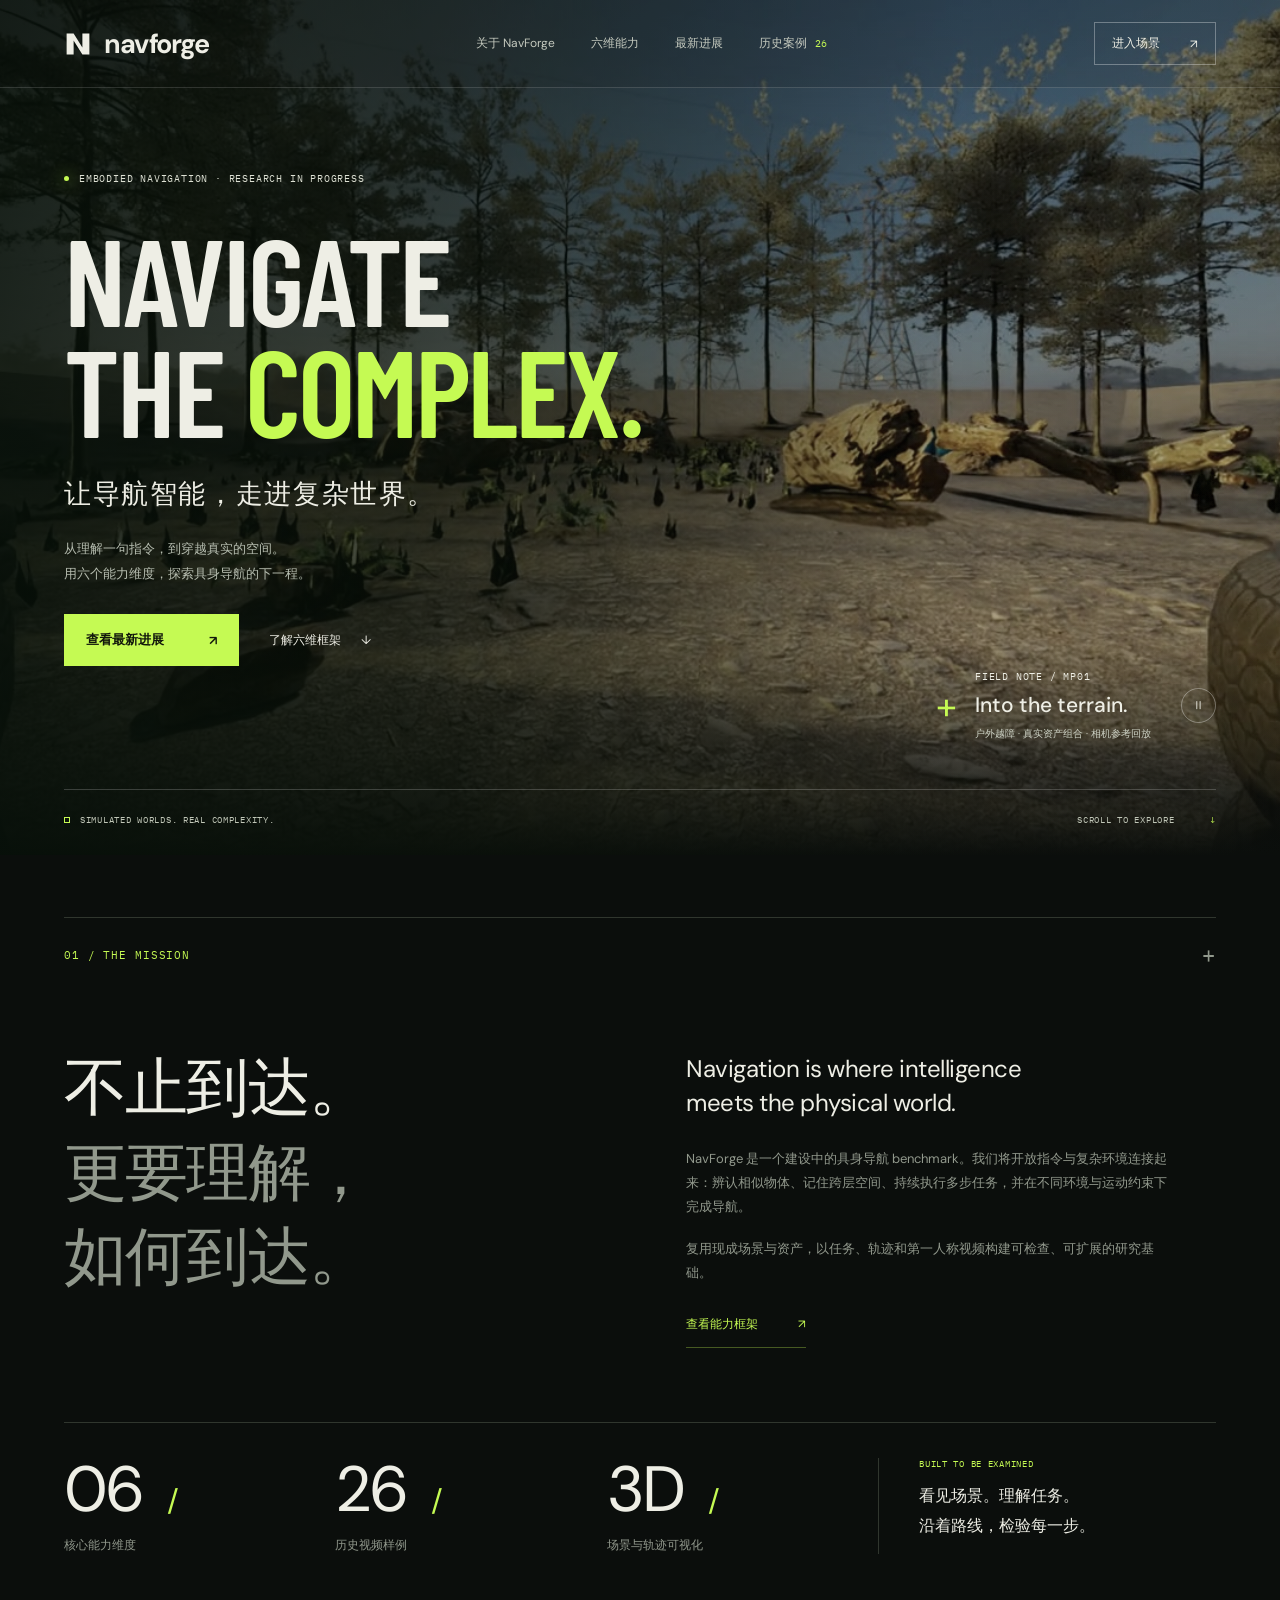
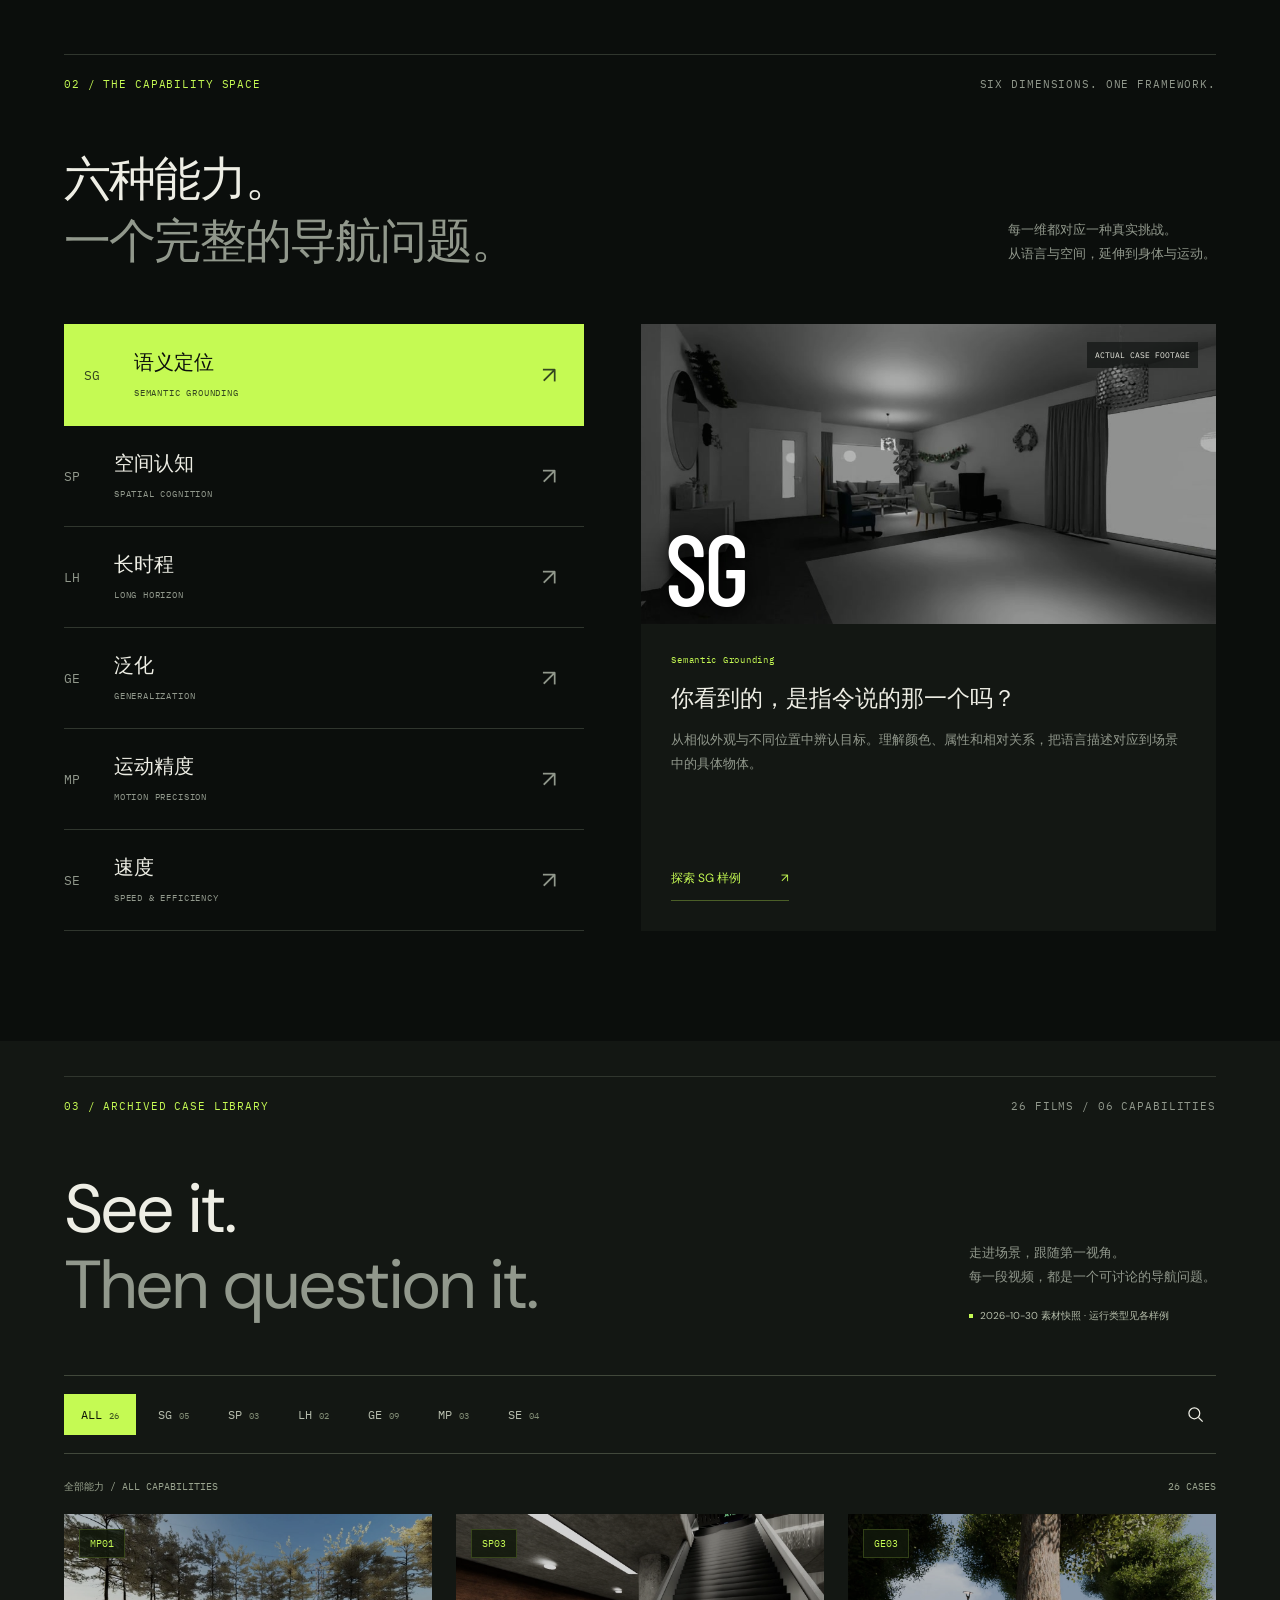
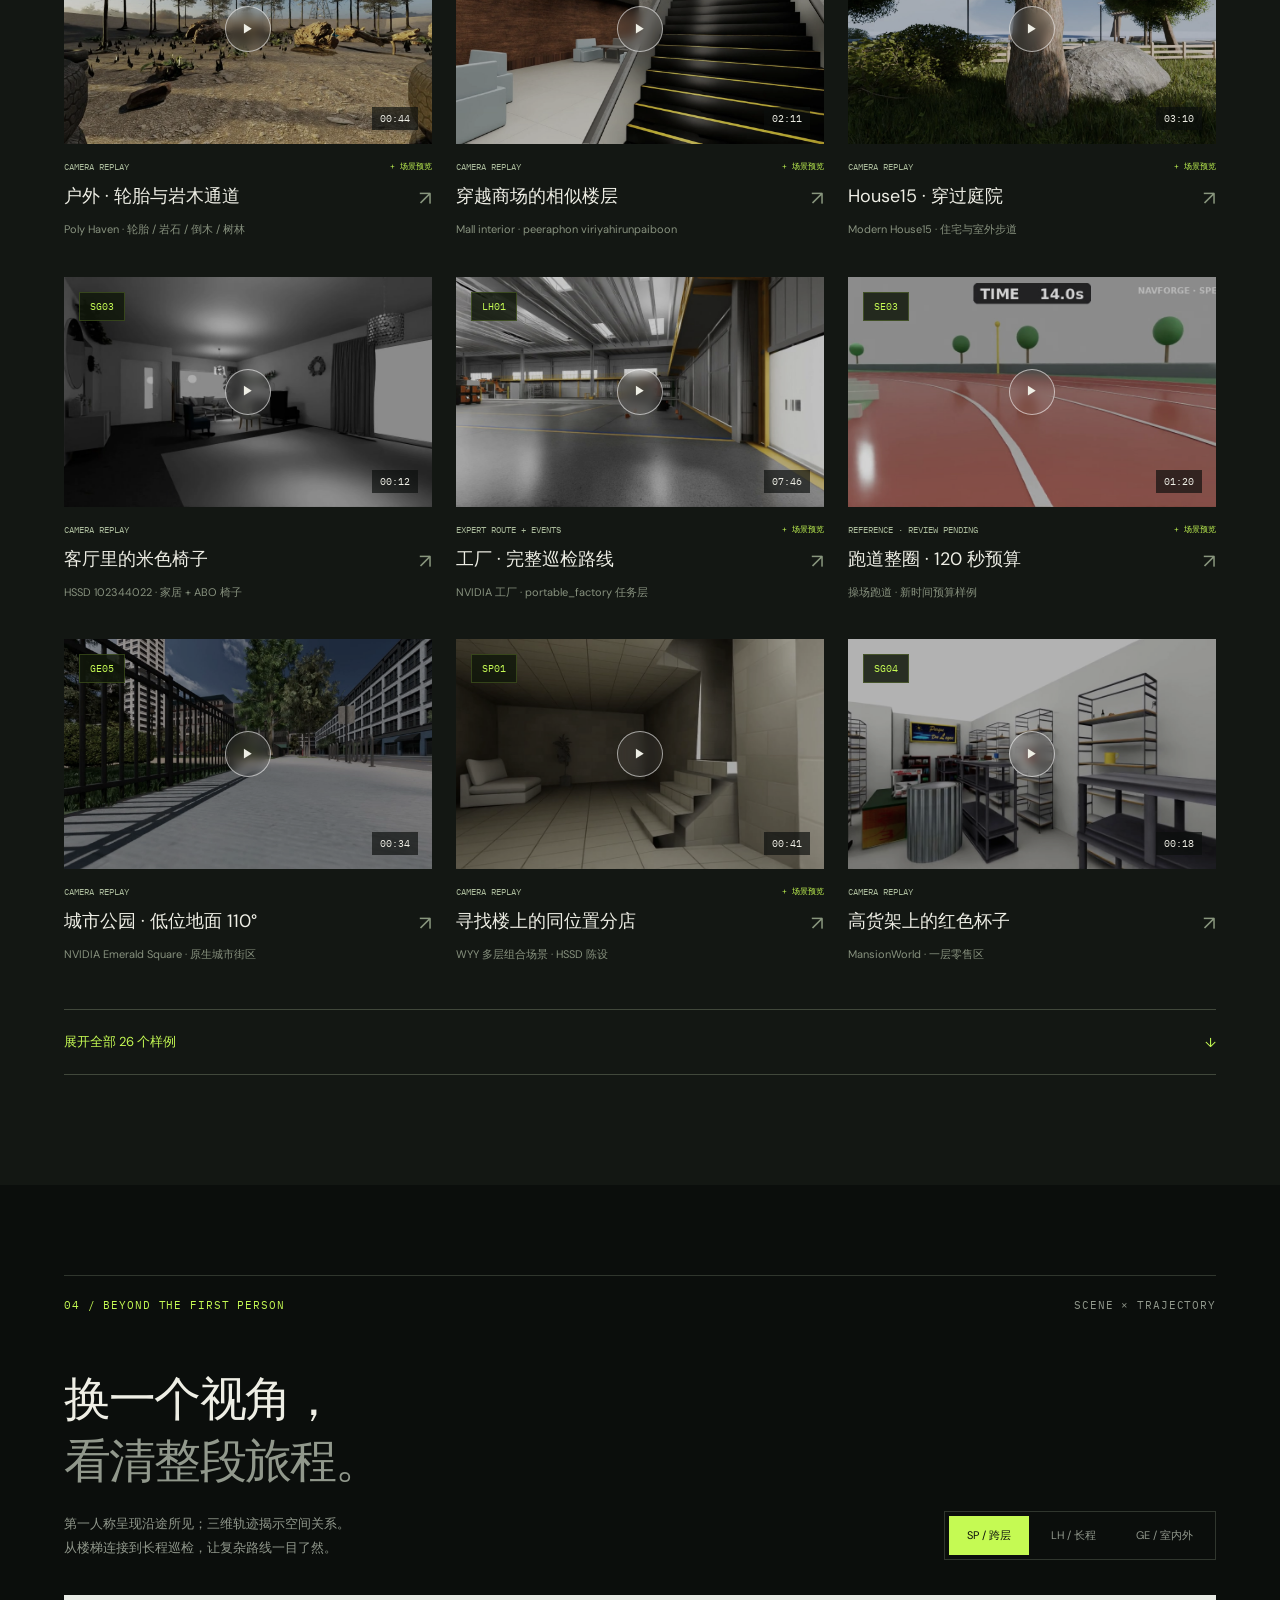
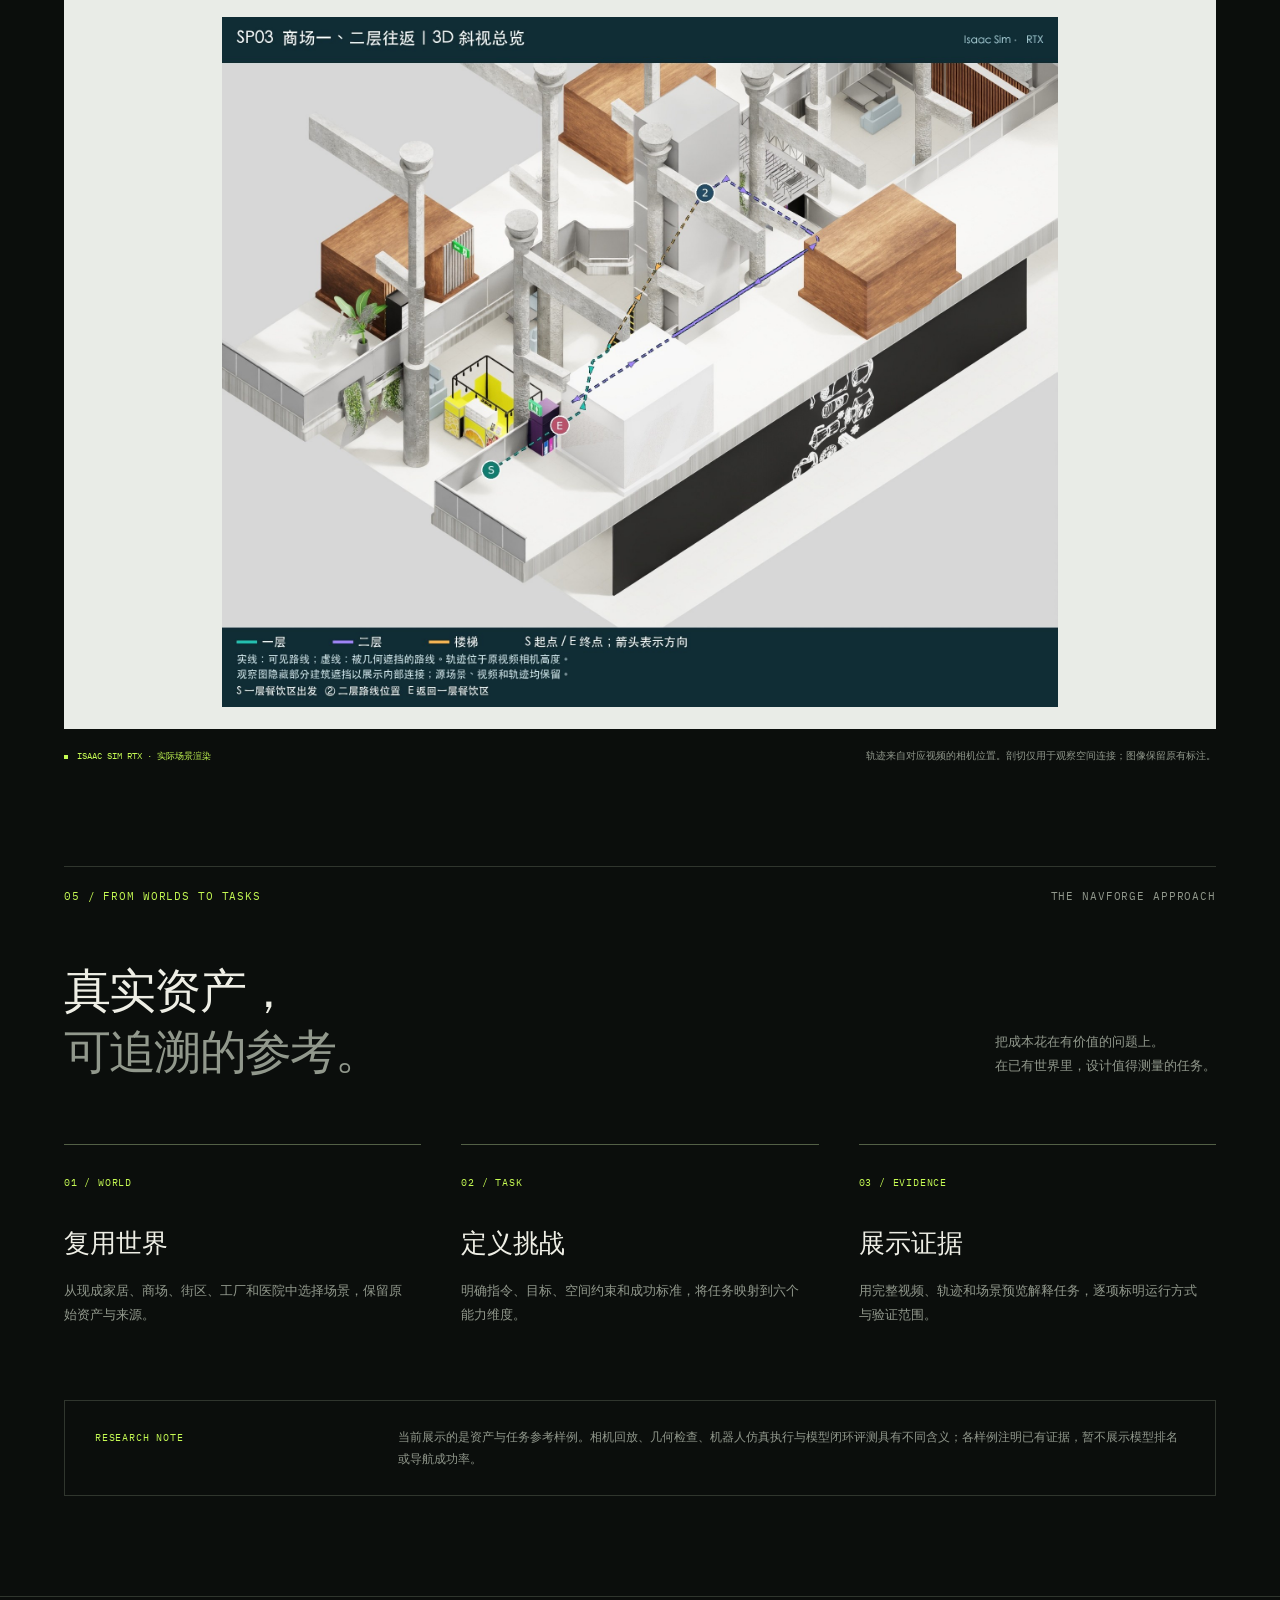
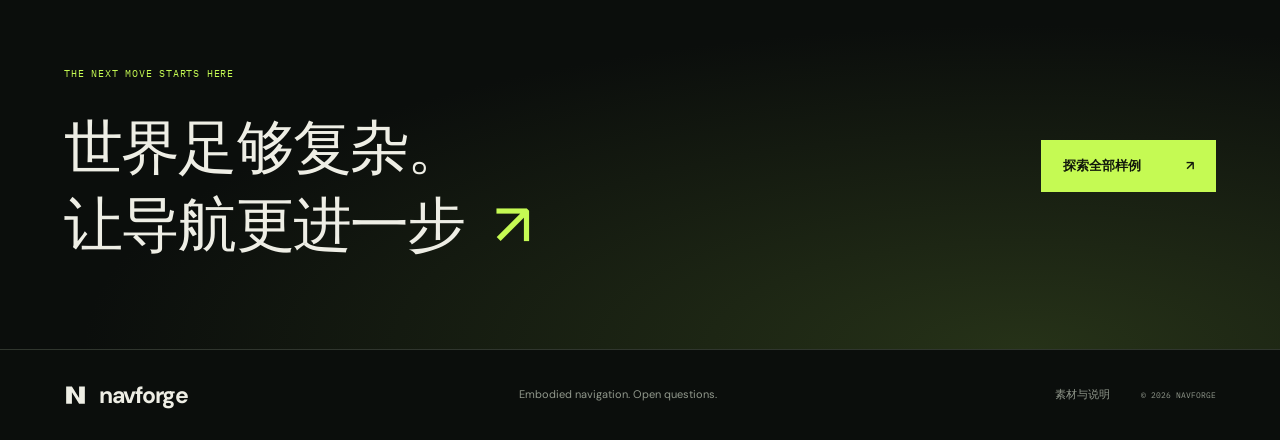
==== commit 50db87a1: "Curate JiangXing research progress and representative physical runs" ====
--- a/public/index.html
+++ b/public/index.html
@@ -15,7 +15,7 @@
 <a class="skip" href="#cases">跳到视频样例</a>
 <header class="site-header">
   <a class="wordmark" href="#" aria-label="NavForge 首页"><svg viewBox="0 0 32 32" aria-hidden="true"><path d="M3 28V4h8l10 16V4h8v24h-8L11 12v16Z" fill="currentColor"/></svg><span>navforge</span></a>
-  <nav aria-label="主导航"><a href="#vision">关于 NavForge</a><a href="#capabilities">六维能力</a><a href="#updates">资产与进度</a><a href="#cases">Case library <span class="nav-count">26</span></a></nav>
+  <nav aria-label="主导航"><a href="#vision">关于 NavForge</a><a href="#capabilities">六维能力</a><a href="#updates">最新进展</a><a href="#cases">历史案例 <span class="nav-count">26</span></a></nav>
   <a class="nav-cta" href="#cases">进入场景 <span aria-hidden="true">↗</span></a>
   <button class="mobile-menu" aria-label="打开导航" aria-expanded="false">☰</button>
 </header>
@@ -28,11 +28,12 @@
     <h1 id="hero-title">NAVIGATE<br>THE <em>COMPLEX.</em></h1>
     <p class="hero-cn">让导航智能，走进复杂世界。</p>
     <p class="hero-description">从理解一句指令，到穿越真实的空间。<br>用六个能力维度，探索具身导航的下一程。</p>
-    <div class="hero-actions"><a class="button primary" href="#cases">探索视频样例 <span>↗</span></a><a class="hero-secondary" href="#capabilities">了解六维框架 <span>↓</span></a></div>
+    <div class="hero-actions"><a class="button primary" href="#updates">查看最新进展 <span>↗</span></a><a class="hero-secondary" href="#capabilities">了解六维框架 <span>↓</span></a></div>
   </div>
   <div class="hero-scene-label"><span class="crosshair">+</span><div><span class="mono small">FIELD NOTE / MP01</span><strong>Into the terrain.</strong><span>户外越障 · 真实资产组合 · 相机参考回放</span></div><button id="hero-toggle" aria-label="播放背景视频">▶</button></div>
   <div class="hero-bottom"><span><i></i> SIMULATED WORLDS. REAL COMPLEXITY.</span><a href="#vision">SCROLL TO EXPLORE <span>↓</span></a></div>
 </section>
+<!-- RESEARCH_DIGEST -->
 <section class="intro section-shell" id="vision">
   <div class="section-index"><span>01 / THE MISSION</span><span class="tiny-cross">+</span></div>
   <div class="intro-grid"><h2>不止到达。<br><span>更要理解，<br>如何到达。</span></h2><div class="intro-copy"><p class="lead">Navigation is where intelligence<br>meets the physical world.</p><p>NavForge 是一个建设中的具身导航 benchmark。我们将开放指令与复杂环境连接起来：辨认相似物体、记住跨层空间、持续执行多步任务，并在不同环境与运动约束下完成导航。</p><p>复用现成场景与资产，以任务、轨迹和第一人称视频构建可检查、可扩展的研究基础。</p><a class="text-link" href="#capabilities">查看能力框架 <span>↗</span></a></div></div>
@@ -45,7 +46,7 @@
 </section>
 <!-- PROJECT_STATUS -->
 <section class="case-section section-shell" id="cases">
-  <div class="section-index"><span>03 / CASE LIBRARY</span><span id="library-count">26 FILMS / 06 CAPABILITIES</span></div>
+  <div class="section-index"><span>03 / ARCHIVED CASE LIBRARY</span><span id="library-count">26 FILMS / 06 CAPABILITIES</span></div>
   <div class="section-heading"><h2>See it.<br><span>Then question it.</span></h2><div><p>走进场景，跟随第一视角。<br>每一段视频，都是一个可讨论的导航问题。</p><span class="library-note"><i></i> 2026-10-30 素材快照 · 运行类型见各样例</span></div></div>
   <div class="library-toolbar"><div class="filter-list" id="filters" role="group" aria-label="按能力筛选"></div><button class="search-toggle" id="search-toggle" aria-expanded="false" aria-controls="case-search" aria-label="搜索样例"><svg viewBox="0 0 24 24"><circle cx="10" cy="10" r="6.5"/><path d="m15 15 5 5"/></svg></button></div>
   <div class="search-row" hidden id="search-row"><label for="case-search">搜索编号、场景或任务</label><input id="case-search" type="search" placeholder="例如：商场 / GE / 轮胎" autocomplete="off"><button id="search-clear">清除</button></div>
@@ -70,5 +71,5 @@
 </main>
 <footer class="section-shell"><a class="wordmark" href="#"><svg viewBox="0 0 32 32" aria-hidden="true"><path d="M3 28V4h8l10 16V4h8v24h-8L11 12v16Z" fill="currentColor"/></svg><span>navforge</span></a><p>Embodied navigation. Open questions.</p><div><button id="credits-open">素材与说明</button><span>© 2026 NAVFORGE</span></div></footer>
 <dialog id="case-dialog" aria-labelledby="modal-title"><div class="modal-top"><span id="modal-id" class="mono">SP03 / SPATIAL COGNITION</span><button class="icon-button" id="modal-close" aria-label="关闭样例">×</button></div><div class="modal-body"><div class="modal-left"><div class="modal-tabs" role="group" aria-label="样例媒体"><button id="tab-video" class="active">第一人称视频</button><button id="tab-images">场景 / 轨迹</button></div><div id="video-panel"><video id="case-video" controls playsinline preload="metadata"></video><div class="video-caption"><span id="video-time"></span><span>完整时长 · 原速参考</span></div></div><div id="images-panel" hidden><img id="modal-image" alt="场景与轨迹预览"><p id="image-caption"></p><div class="image-controls"><button id="prev-image" aria-label="上一张图片">←</button><span id="image-index">1 / 2</span><button id="next-image" aria-label="下一张图片">→</button><a id="image-full" href="#" target="_blank" rel="noopener">查看原尺寸 ↗</a></div><div id="image-thumbs"></div></div><div class="media-error" id="media-error" hidden>视频未能载入，请重试，或在原始文档中查看。<button id="retry-video">重新加载</button></div></div><aside class="modal-info"><span id="modal-type" class="mode-label"></span><h2 id="modal-title"></h2><p id="modal-desc"></p><dl><div><dt>ASSET / 场景</dt><dd id="modal-asset"></dd></div><div><dt>INSTRUCTION / 导航指令</dt><dd id="modal-instruction"></dd></div><div><dt>EVIDENCE / 参考范围</dt><dd id="modal-boundary"></dd></div></dl><a class="text-link" id="modal-source" target="_blank" rel="noopener">查看原始任务说明 <span>↗</span></a></aside></div><div class="modal-bottom"><span id="modal-position"></span><div><button id="prev-case">← 上一个</button><button id="next-case">下一个 →</button></div></div></dialog>
-<dialog id="credits-dialog" aria-labelledby="credits-title"><button class="icon-button" id="credits-close" aria-label="关闭素材说明">×</button><span class="eyebrow">SOURCES & CONTEXT</span><h2 id="credits-title">素材与说明</h2><p>本站视频与预览来自 NavForge 团队的任务样例文档。页面使用 2026-10-30 读取的素材快照，保留该快照的任务编号（可能与新版任务重号）；网页视频经过流式播放优化，保留完整时长与原始速度。</p><p>场景来源包括 HSSD / ABO、MansionWorld、WYY 多层组合场景、Mall interior（peeraphon viriyahirunpaiboon）、Paris scene26、Amazon Lumberyard Bistro（ORCA / CC BY 4.0）、Modern House15、NVIDIA Emerald Square（CC BY-NC-SA 3.0）、NVIDIA 工厂与医院、Scene-N1、Poly Haven（CC0）及程序化操场。各资产的使用与再分发须遵循原许可。</p><p>全部画面为仿真或渲染场景。本站用于研究展示；标注“相机回放”的视频不代表导航模型或实体机器人完成任务。</p><a class="text-link" href="https://xcno7284rraf.feishu.cn/wiki/BPKpwbxnBicP4kkCfi7cwLcvnNg" target="_blank" rel="noopener">团队任务文档 ↗</a></dialog>
+<dialog id="credits-dialog" aria-labelledby="credits-title"><button class="icon-button" id="credits-close" aria-label="关闭素材说明">×</button><span class="eyebrow">SOURCES & CONTEXT</span><h2 id="credits-title">素材与说明</h2><p>本站视频与预览来自 NavForge 团队的任务样例文档。历史案例库使用 2026-10-30 读取的素材快照，保留该快照的任务编号（可能与新版任务重号）；网页视频经过流式播放优化，保留完整时长与原始速度。</p><p>最新进展区新增 2026-11-07 从 JiangXing 核对的机器人实跑代表视频。酒店保留完整前视原片；工厂和 Bistro 使用三视角原片的中央视角展示版，保持完整时长与原速。各自的验证范围见视频说明。</p><p>场景来源包括 HSSD / ABO、MansionWorld、WYY 多层组合场景、Mall interior（peeraphon viriyahirunpaiboon）、Paris scene26、Amazon Lumberyard Bistro（ORCA / CC BY 4.0）、Modern House15、NVIDIA Emerald Square（CC BY-NC-SA 3.0）、NVIDIA 工厂与医院、Scene-N1、Poly Haven（CC0）及程序化操场。各资产的使用与再分发须遵循原许可。</p><p>全部画面为仿真或渲染场景。本站用于研究展示；标注“相机回放”的视频不代表导航模型或实体机器人完成任务。</p><a class="text-link" href="https://xcno7284rraf.feishu.cn/wiki/BPKpwbxnBicP4kkCfi7cwLcvnNg" target="_blank" rel="noopener">团队任务文档 ↗</a></dialog>
 </body></html>
--- a/public/style.css
+++ b/public/style.css
@@ -77,3 +77,8 @@
 .project-status{padding-top:30px;padding-bottom:70px}.update-grid{display:grid;grid-template-columns:repeat(3,minmax(0,1fr));gap:24px}.update-grid article{padding:24px;background:var(--panel);border:1px solid var(--line)}.update-grid time{font:11px var(--mono);color:var(--accent)}.update-grid h3{font-size:19px;line-height:1.5;margin:18px 0 12px}.update-grid p,.server-note p,.scope-note{font-size:12px;color:var(--muted);line-height:1.9}.update-grid p{margin-bottom:0}.server-note{padding:24px 0;margin-top:24px;border-bottom:1px solid var(--line)}.server-note p{margin:12px 0 0}.asset-details{margin:28px 0 14px}.asset-details summary{cursor:pointer;font-size:21px;padding:15px 0}.asset-details summary span{font:10px var(--mono);color:var(--accent);margin-left:20px}.scope-note{margin:14px 0}.asset-scroll{overflow-x:auto}.asset-scroll table{width:100%;border-collapse:collapse;text-align:left;min-width:620px}.asset-scroll th{font-size:12px;color:var(--accent);font-weight:500}.asset-scroll td{font-size:12px;line-height:1.7}.asset-scroll th,.asset-scroll td{border-bottom:1px solid var(--line);padding:15px 14px;vertical-align:top}.asset-scroll th:first-child,.asset-scroll td:first-child{padding-left:0;width:35%}.asset-scroll th:nth-child(2){width:37%}.asset-scroll tbody tr:hover{background:var(--panel)}
 @media(max-width:1000px){.site-header nav{gap:18px}.update-grid{gap:14px}.update-grid article{padding:18px}}
 @media(max-width:760px){.update-grid{grid-template-columns:1fr}.project-status{padding-bottom:45px}.server-note time{overflow-wrap:anywhere}.asset-details summary{font-size:18px}.asset-scroll th,.asset-scroll td{padding:12px 10px}.asset-details summary span{font-size:9px}}
+
+/* Curated research digest */
+.research{padding-top:45px;padding-bottom:65px}.research .section-heading{align-items:end}.research .section-heading>p{max-width:430px}.research-asof{font:10px var(--mono);color:var(--muted)}.research-grid{display:grid;grid-template-columns:repeat(3,minmax(0,1fr));gap:18px}.research-card{border:1px solid var(--line);background:var(--panel);padding:25px}.research-card-top{display:flex;flex-wrap:wrap;gap:12px;justify-content:space-between;align-items:center}.research-card-top>.mono{color:var(--accent);font-size:11px}.research-badge{font-size:10px;color:#c9d4be;border:1px solid #42513a;padding:5px 7px}.partial .research-badge{color:#e7c28a;border-color:#695233}.assets .research-badge{color:#b5cad3;border-color:#3d535b}.research-card h3{font-size:22px;line-height:1.4;letter-spacing:-.4px;margin:22px 0 14px}.research-card p{font-size:13px;line-height:1.9;margin-bottom:12px}.research-limit{color:var(--muted);font-size:11px!important;line-height:1.8!important;margin-bottom:0!important}.research-card .research-limit{border-top:1px solid var(--line);padding-top:14px}.research-scope{font-size:12px;line-height:1.9;color:var(--muted);border-left:2px solid var(--accent);padding:8px 16px;margin:25px 0 40px}.research-showcase-heading{display:flex;justify-content:space-between;align-items:baseline;gap:25px}.research-showcase-heading h3{font-size:24px;font-weight:500}.research-showcase-heading p{font-size:11px;color:var(--muted)}.research-films{display:grid;grid-template-columns:repeat(3,minmax(0,1fr));gap:20px}.research-film{border:1px solid var(--line);background:var(--panel);overflow:hidden}.research-film video{display:block;width:100%;aspect-ratio:16/9;background:#000}.research-film-copy{padding:20px}.research-film h3{font-size:19px;line-height:1.5;margin:15px 0 10px}.research-film p{font-size:12px}.research-film .eyebrow{font-size:9px;color:var(--accent)}.research-detail{margin-top:30px;border-top:1px solid var(--line);padding-top:20px}.research-detail summary{cursor:pointer;font-size:13px}.research-detail summary span{color:var(--accent);margin-left:15px}.research-detail>p{font-size:12px;color:var(--muted)}.research-previews{display:grid;grid-template-columns:1fr 1fr;gap:20px;margin-top:25px}.research-previews figure{margin:0}.research-previews img{border:1px solid var(--line)}.research-previews figcaption{display:flex;flex-direction:column;gap:8px;margin:15px 0 20px}.research-previews strong{font-size:15px;font-weight:500}.research-previews span{font-size:12px;line-height:1.8;color:var(--muted)}
+@media(max-width:1000px){.research-grid{grid-template-columns:repeat(2,minmax(0,1fr))}.research-card{padding:22px}.research-films{gap:14px}.research-film-copy{padding:15px}.research-film h3{font-size:17px}}
+@media(max-width:760px){.research{padding-top:30px;padding-bottom:35px}.research-grid,.research-films,.research-previews{grid-template-columns:1fr}.research-card h3{font-size:21px}.research-showcase-heading{display:block}.research-showcase-heading h3{margin-bottom:8px}.research-showcase-heading p{margin-bottom:23px}.research-card{padding:20px}.research-card p{font-size:12px}.research-film h3{font-size:20px}.research-film-copy{padding:20px}.research-asof{font-size:9px}}
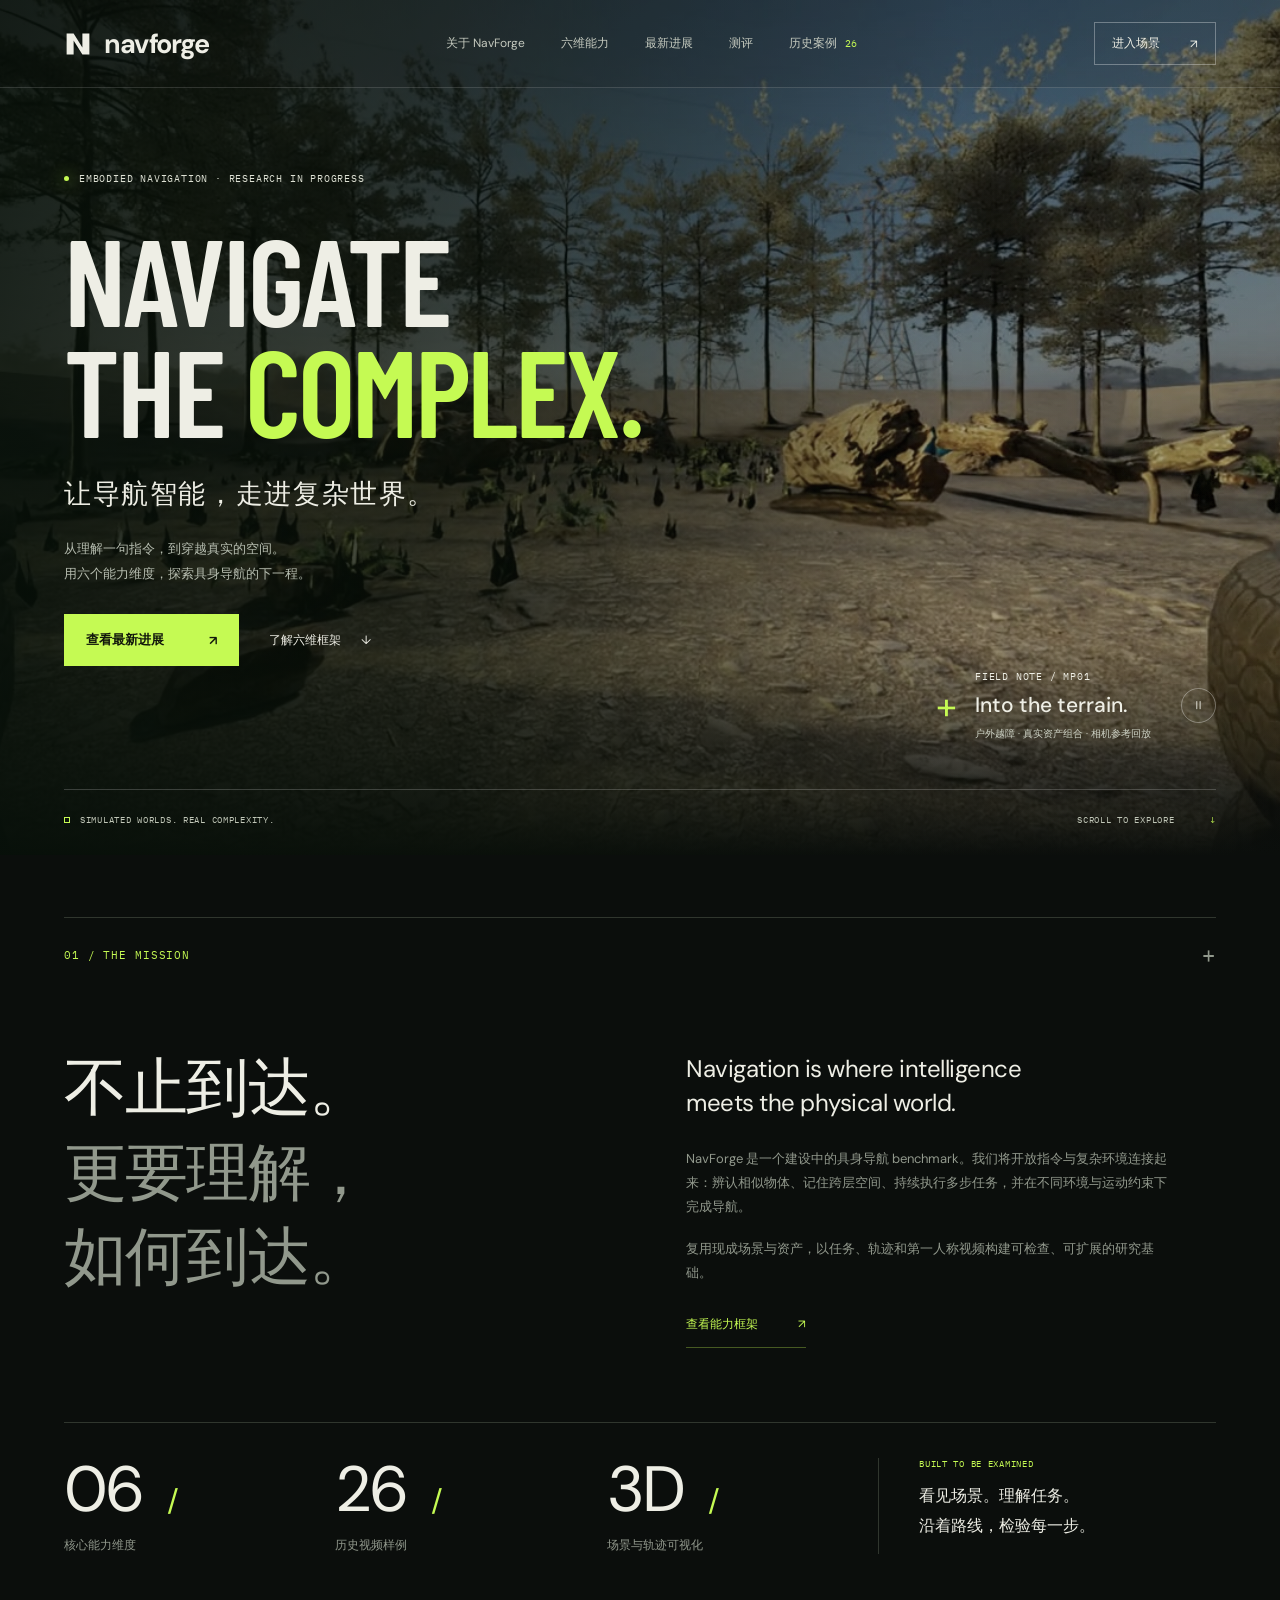
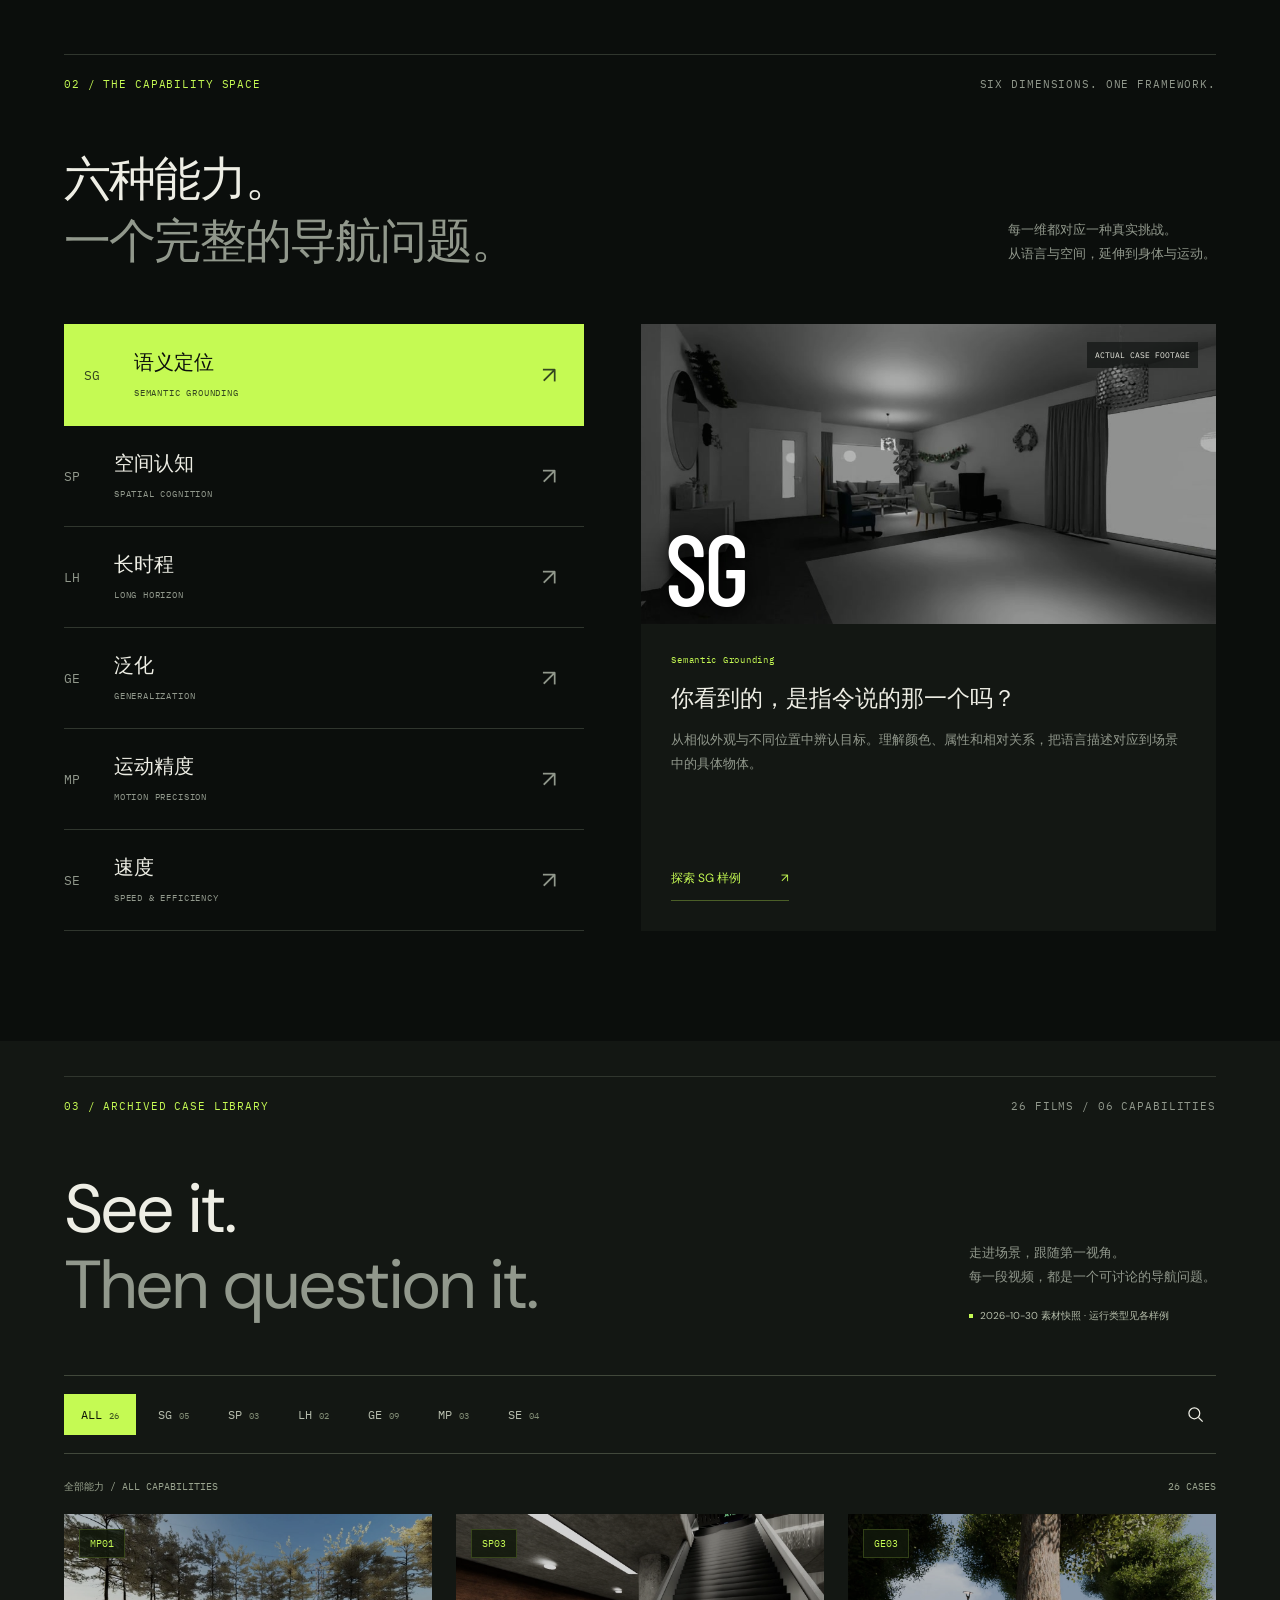
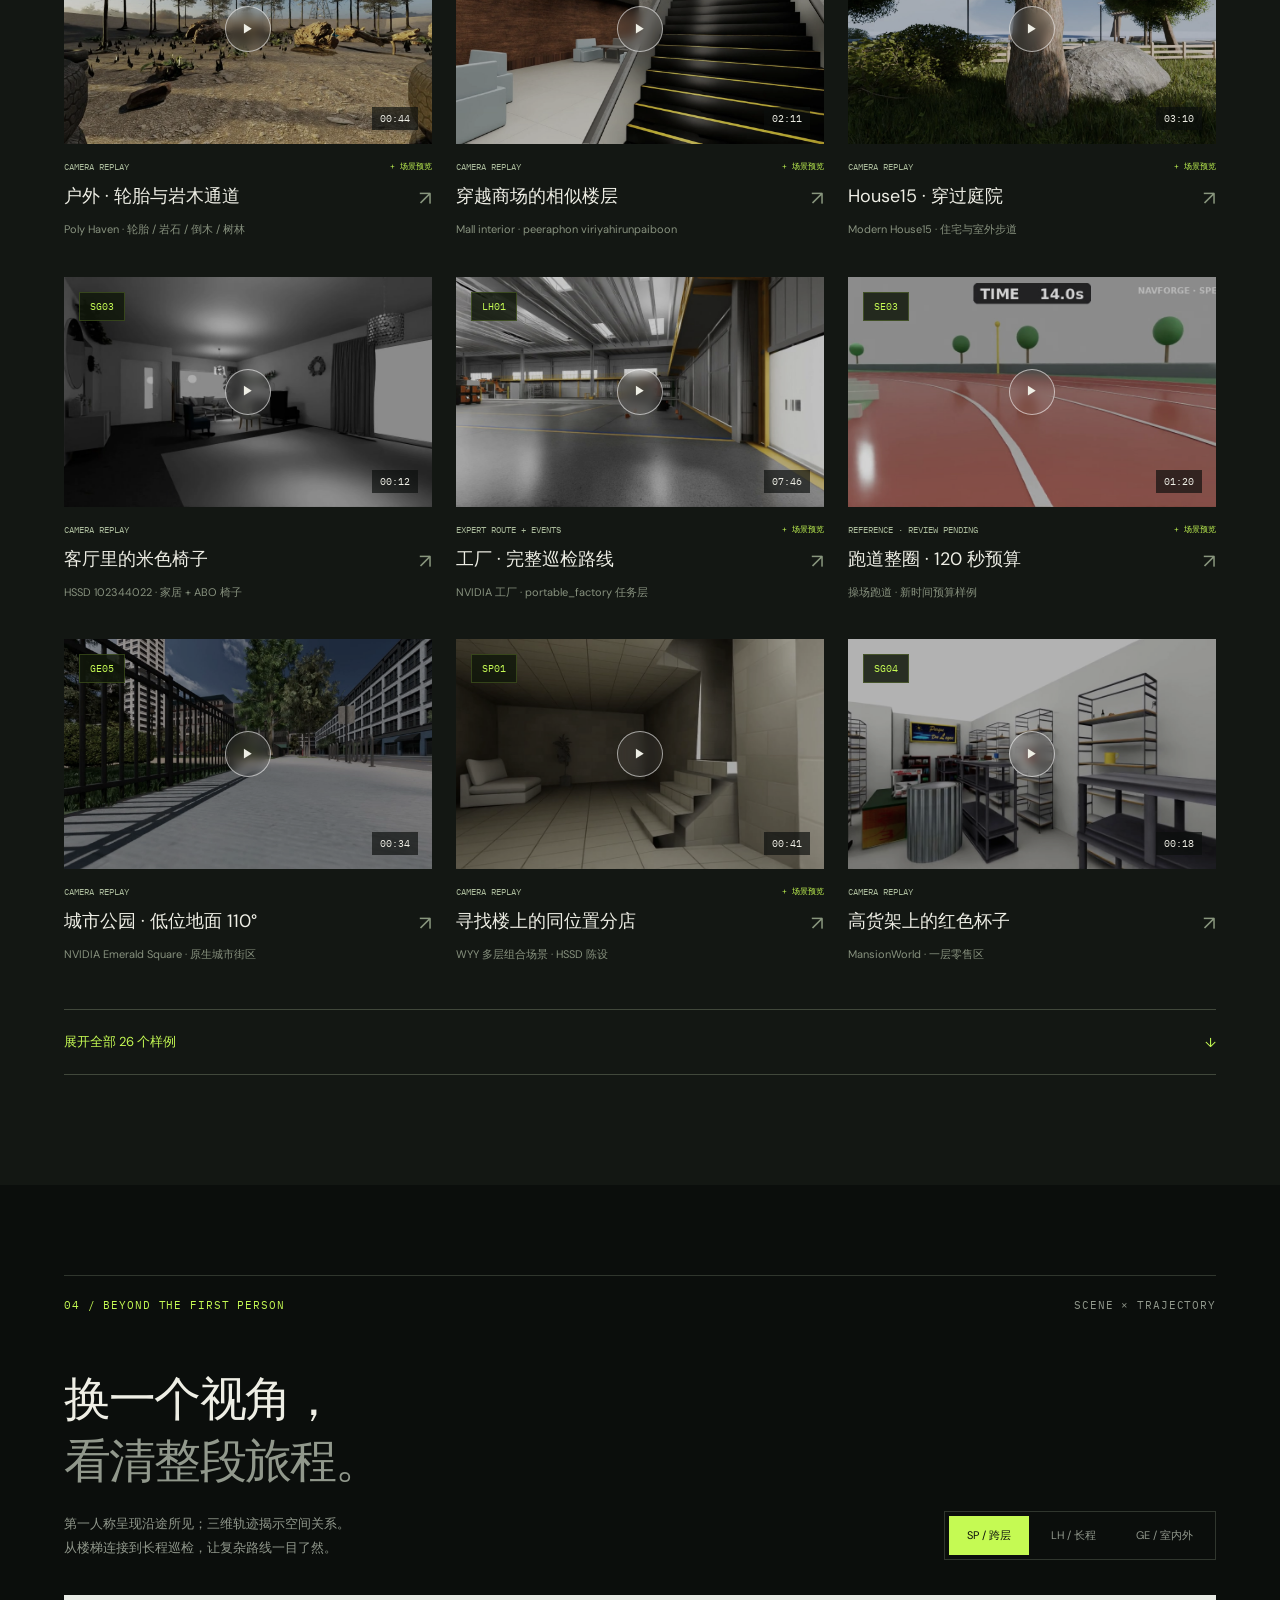
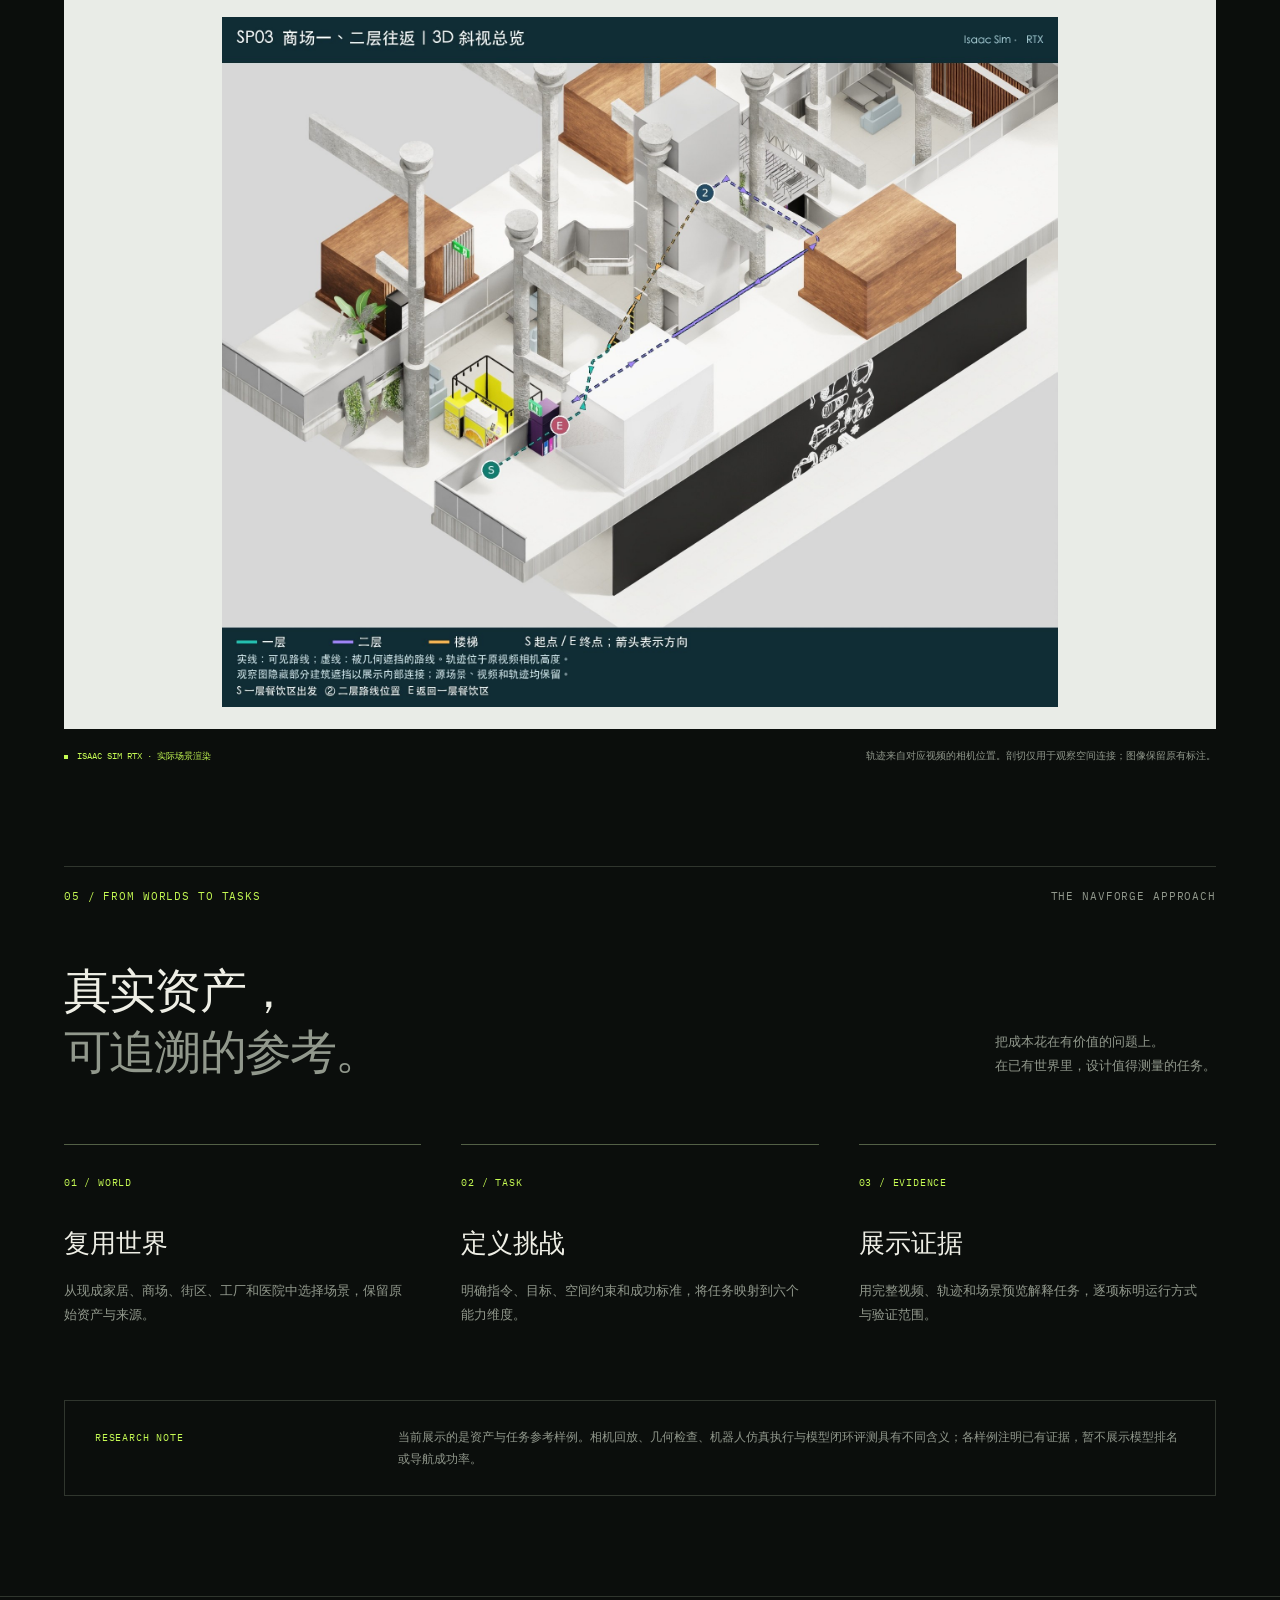
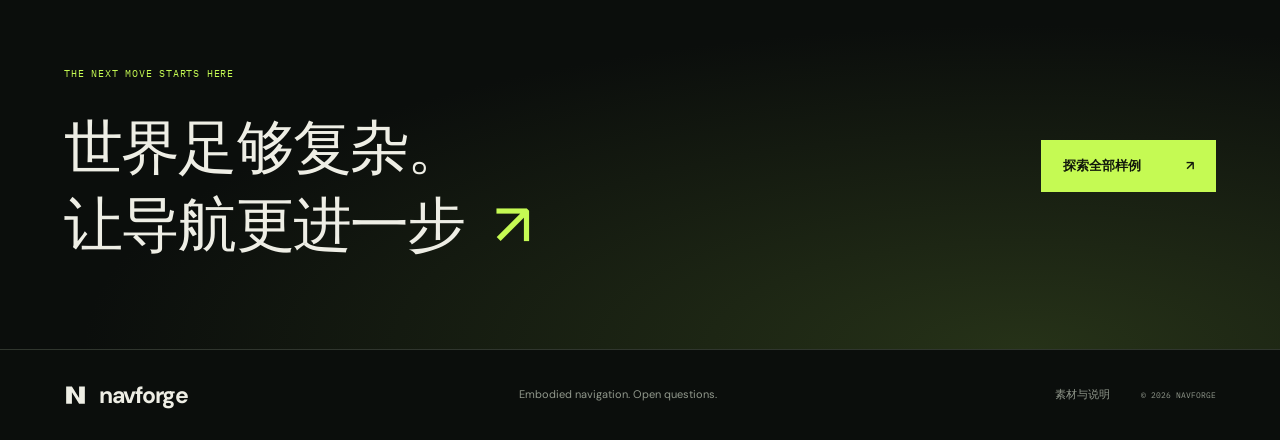
==== commit 8bd4b847: "Integrate interactive evaluation dashboard and archived multi-view videos" ====
--- a/public/index.html
+++ b/public/index.html
@@ -15,7 +15,7 @@
 <a class="skip" href="#cases">跳到视频样例</a>
 <header class="site-header">
   <a class="wordmark" href="#" aria-label="NavForge 首页"><svg viewBox="0 0 32 32" aria-hidden="true"><path d="M3 28V4h8l10 16V4h8v24h-8L11 12v16Z" fill="currentColor"/></svg><span>navforge</span></a>
-  <nav aria-label="主导航"><a href="#vision">关于 NavForge</a><a href="#capabilities">六维能力</a><a href="#updates">最新进展</a><a href="#cases">历史案例 <span class="nav-count">26</span></a></nav>
+  <nav aria-label="主导航"><a href="#vision">关于 NavForge</a><a href="#capabilities">六维能力</a><a href="#updates">最新进展</a><a href="evaluation/index.html">测评</a><a href="#cases">历史案例 <span class="nav-count">26</span></a></nav>
   <a class="nav-cta" href="#cases">进入场景 <span aria-hidden="true">↗</span></a>
   <button class="mobile-menu" aria-label="打开导航" aria-expanded="false">☰</button>
 </header>
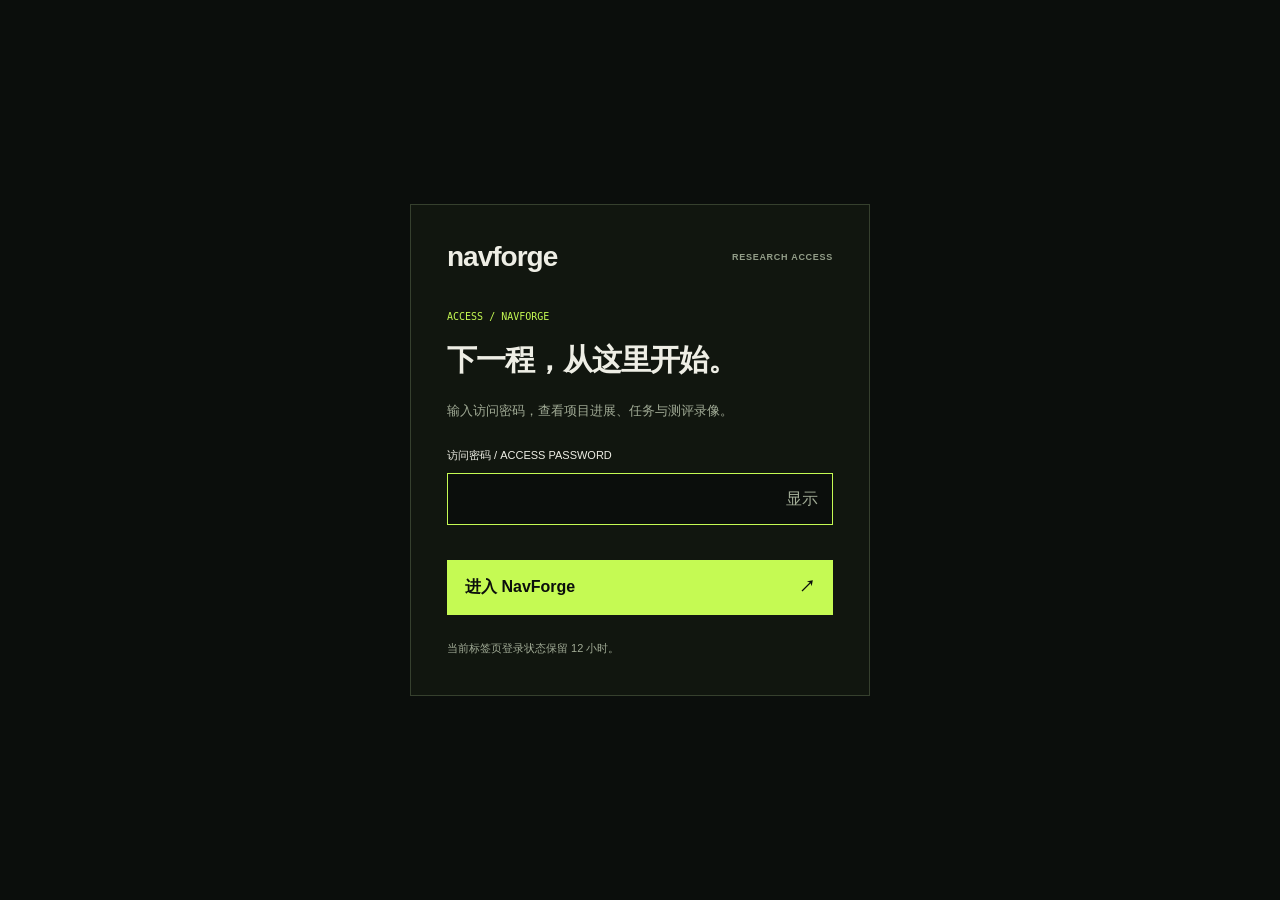
==== commit 5fcc09d8: "Add shared frontend password gate for local and Pages views" ====
--- a/public/index.html
+++ b/public/index.html
@@ -1,6 +1,8 @@
 <!doctype html>
-<html lang="zh-CN">
+<html lang="zh-CN" class="navforge-locked">
 <head>
+  <style>html.navforge-locked{background:#0b0e0c}html.navforge-locked body > :not(#navforge-access):not(noscript){display:none!important}html.navforge-locked noscript{display:block;color:#eeeee5;padding:40px;font:16px sans-serif}</style>
+  <script src="access.js"></script>
   <meta charset="UTF-8"><meta name="viewport" content="width=device-width, initial-scale=1.0">
   <meta name="theme-color" content="#0b0e0c">
   <title>NavForge — Navigate the complex.</title>
@@ -12,10 +14,11 @@
   <script src="data.js" defer></script><script src="app.js" defer></script>
 </head>
 <body>
+<noscript>请启用 JavaScript 后输入访问密码。</noscript>
 <a class="skip" href="#cases">跳到视频样例</a>
 <header class="site-header">
   <a class="wordmark" href="#" aria-label="NavForge 首页"><svg viewBox="0 0 32 32" aria-hidden="true"><path d="M3 28V4h8l10 16V4h8v24h-8L11 12v16Z" fill="currentColor"/></svg><span>navforge</span></a>
-  <nav aria-label="主导航"><a href="#vision">关于 NavForge</a><a href="#capabilities">六维能力</a><a href="#updates">最新进展</a><a href="evaluation/index.html">测评</a><a href="#cases">历史案例 <span class="nav-count">26</span></a></nav>
+  <nav aria-label="主导航"><a href="#vision">关于 NavForge</a><a href="#capabilities">六维能力</a><a href="#updates">最新进展</a><a href="evaluation/index.html">测评</a><a href="#cases">历史案例 <span class="nav-count">26</span></a><a href="#" data-navforge-logout>退出登录</a></nav>
   <a class="nav-cta" href="#cases">进入场景 <span aria-hidden="true">↗</span></a>
   <button class="mobile-menu" aria-label="打开导航" aria-expanded="false">☰</button>
 </header>
